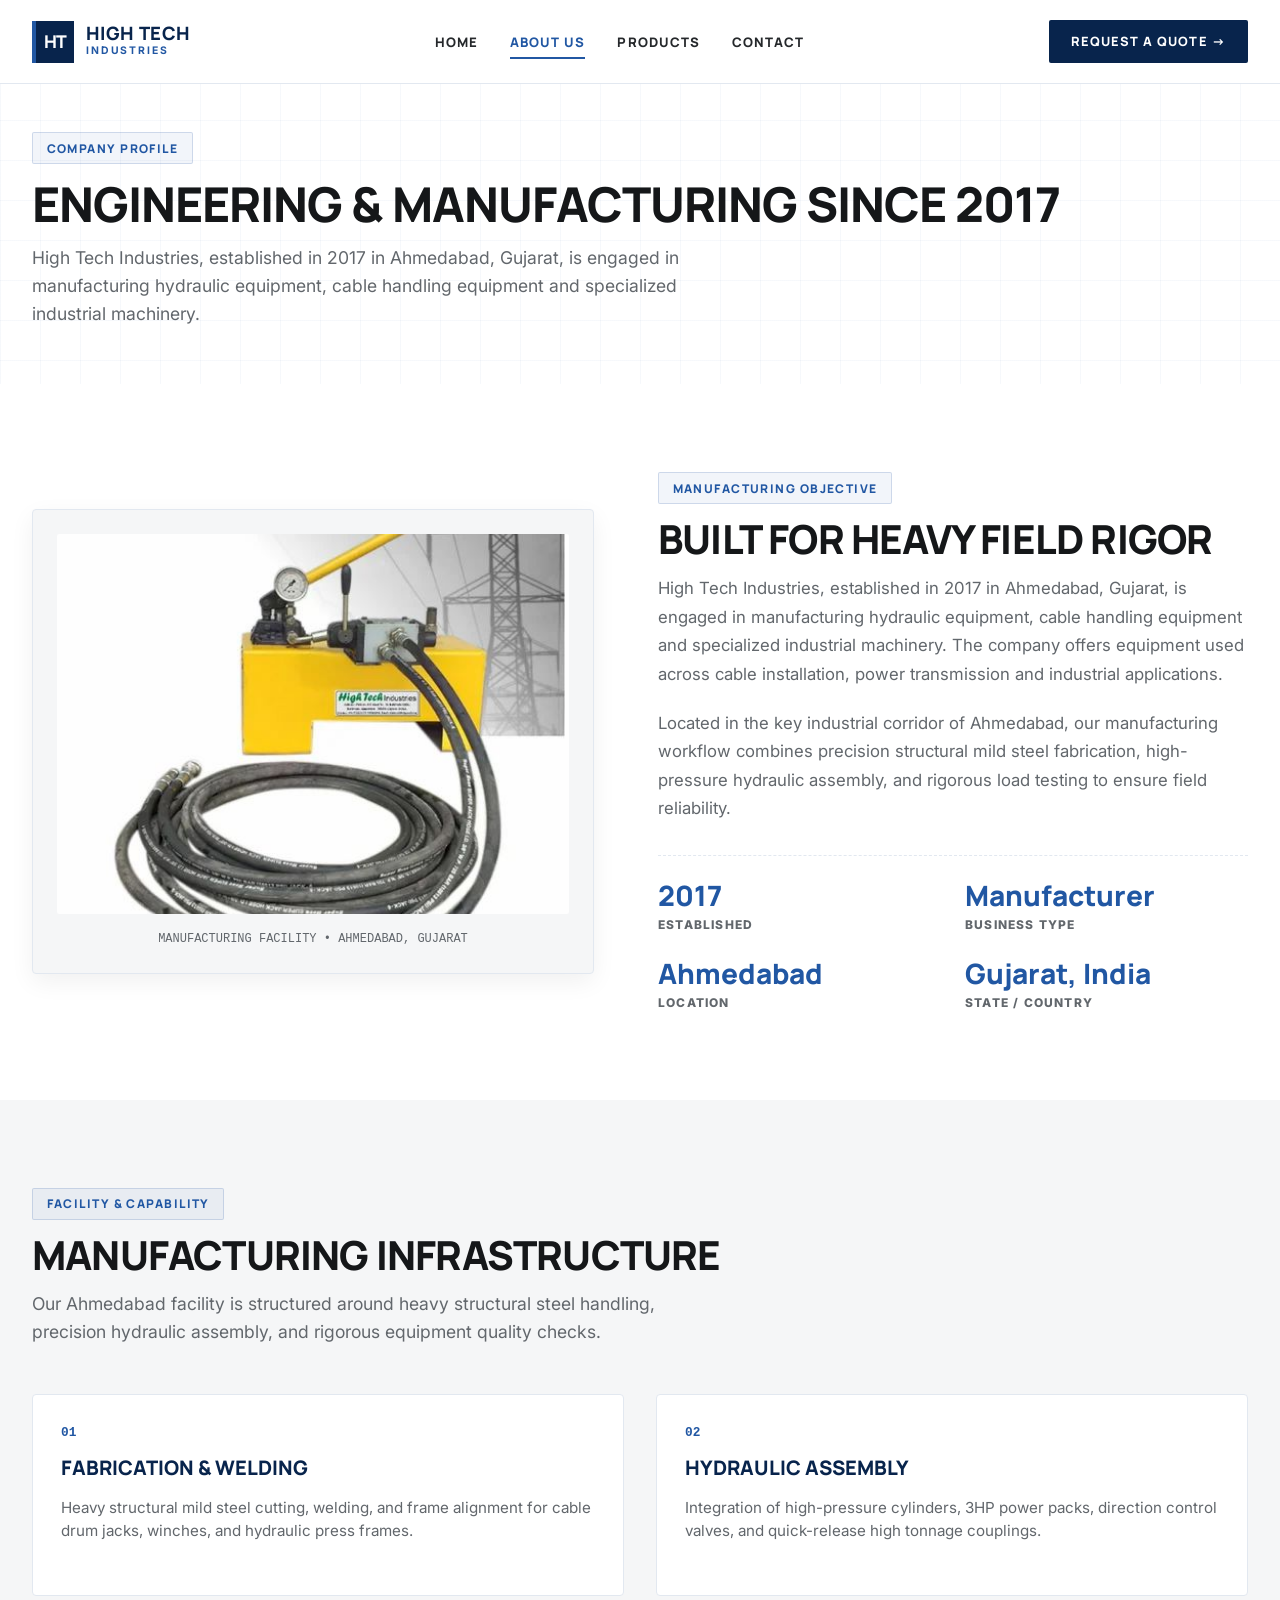
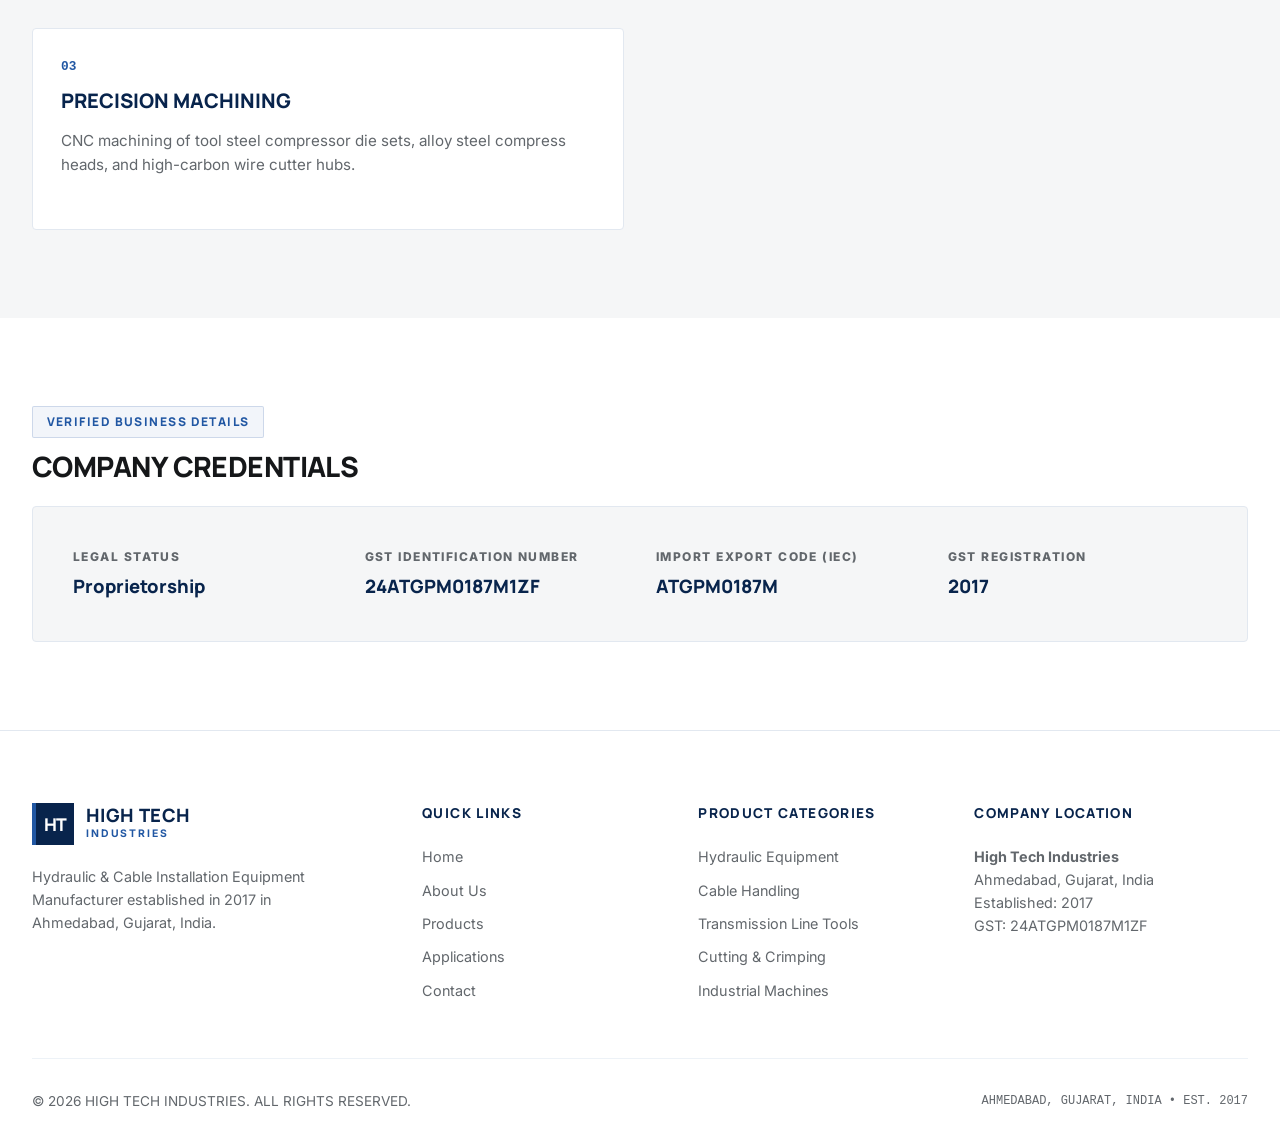
==== about.html @ d9c20f84 "Add files via upload" ====
<!DOCTYPE html>
<html lang="en">

<head>
  <meta charset="UTF-8">
  <meta name="viewport" content="width=device-width, initial-scale=1.0">

  <title>About Us & Infrastructure | High Tech Industries Ahmedabad</title>
  <meta name="title" content="About Us & Infrastructure | High Tech Industries Ahmedabad">
  <meta name="description"
    content="Learn about High Tech Industries, an Ahmedabad-based manufacturer of hydraulic compressor machines, cable drum jacks, power winches, and industrial equipment established in 2017.">
  <meta name="robots" content="index, follow">

  <link rel="icon" type="image/svg+xml"
    href="data:image/svg+xml,<svg xmlns='http://www.w3.org/2000/svg' viewBox='0 0 100 100'><rect width='100' height='100' fill='%2308244C'/><text y='70' x='20' font-size='65' fill='%232157A3' font-weight='bold'>H</text></svg>">
  <link rel="stylesheet" href="css/style.css">
</head>

<body>

  <!-- CORPORATE HEADER -->
  <header class="site-header" id="siteHeader">
    <div class="container header-inner">
      <a href="index.html" class="brand-logo-wrap" aria-label="High Tech Industries Home">
        <div class="brand-logo-mark">HT</div>
        <div class="brand-logo-text">
          <span class="brand-logo-title">HIGH TECH</span>
          <span class="brand-logo-sub">INDUSTRIES</span>
        </div>
      </a>

      <ul class="nav-links-list">
        <li><a href="index.html" class="nav-item-link">HOME</a></li>
        <li><a href="about.html" class="nav-item-link active">ABOUT US</a></li>
        <li><a href="products.html" class="nav-item-link">PRODUCTS</a></li>
        <li><a href="contact.html" class="nav-item-link">CONTACT</a></li>
      </ul>

      <div style="display: flex; align-items: center; gap: 1rem;">
        <a href="contact.html" class="nav-cta-btn">
          REQUEST A QUOTE &rarr;
        </a>
        <button class="mobile-nav-toggle" id="mobileNavToggle" aria-label="Toggle Navigation Menu">
          <span></span>
          <span></span>
          <span></span>
        </button>
      </div>
    </div>
  </header>

  <!-- MOBILE MENU OVERLAY -->
  <div class="mobile-full-menu" id="mobileFullMenu">
    <ul class="mobile-menu-links">
      <li><a href="index.html" class="mobile-menu-link">HOME</a></li>
      <li><a href="about.html" class="mobile-menu-link">ABOUT US</a></li>
      <li><a href="products.html" class="mobile-menu-link">PRODUCTS</a></li>
      <li><a href="contact.html" class="mobile-menu-link">CONTACT</a></li>
      <li style="margin-top: 0.5rem;">
        <a href="contact.html" class="btn-primary-hero" style="width: 100%;">REQUEST A QUOTE &rarr;</a>
      </li>
    </ul>
  </div>

  <!-- ABOUT HERO SECTION -->
  <section class="hero-light-stage"
    style="min-height: auto; padding-top: calc(var(--header-height) + 3rem); padding-bottom: 3.5rem;">
    <div class="tech-grid-light-bg"></div>
    <div class="container" style="position: relative; z-index: 2;">
      <span class="tech-tag">COMPANY PROFILE</span>
      <h1 class="section-title" style="font-size: 3rem;">ENGINEERING & MANUFACTURING SINCE 2017</h1>
      <p class="section-subtitle">
        High Tech Industries, established in 2017 in Ahmedabad, Gujarat, is engaged in manufacturing hydraulic
        equipment, cable handling equipment and specialized industrial machinery.
      </p>
    </div>
  </section>

  <!-- MAIN ABOUT CONTENT SECTION -->
  <section class="section-padding" id="aboutDetailsSection">
    <div class="container about-grid">
      <div class="about-visual-box reveal-clip-up">
        <img src="assets/images/company/factory-facility.jpg" alt="High Tech Industries Ahmedabad Plant" />
        <div
          style="margin-top: 1rem; font-family: var(--font-mono); font-size: 0.75rem; color: var(--color-text-secondary); text-align: center;">
          MANUFACTURING FACILITY &bull; AHMEDABAD, GUJARAT
        </div>
      </div>

      <div class="reveal-fade-up">
        <span class="tech-tag">MANUFACTURING OBJECTIVE</span>
        <h2 class="section-title">BUILT FOR HEAVY FIELD RIGOR</h2>
        <p style="color: var(--color-text-secondary); font-size: 1.05rem; line-height: 1.7; margin-bottom: 1.25rem;">
          High Tech Industries, established in 2017 in Ahmedabad, Gujarat, is engaged in manufacturing hydraulic
          equipment, cable handling equipment and specialized industrial machinery. The company offers equipment used
          across cable installation, power transmission and industrial applications.
        </p>
        <p style="color: var(--color-text-secondary); font-size: 1.05rem; line-height: 1.7;">
          Located in the key industrial corridor of Ahmedabad, our manufacturing workflow combines precision structural
          mild steel fabrication, high-pressure hydraulic assembly, and rigorous load testing to ensure field
          reliability.
        </p>

        <div class="about-info-specs">
          <div>
            <div class="about-spec-val">2017</div>
            <div class="about-spec-lbl">Established</div>
          </div>
          <div>
            <div class="about-spec-val">Manufacturer</div>
            <div class="about-spec-lbl">Business Type</div>
          </div>
          <div>
            <div class="about-spec-val">Ahmedabad</div>
            <div class="about-spec-lbl">Location</div>
          </div>
          <div>
            <div class="about-spec-val">Gujarat, India</div>
            <div class="about-spec-lbl">State / Country</div>
          </div>
        </div>
      </div>
    </div>
  </section>

  <!-- INFRASTRUCTURE & FACILITY SECTION -->
  <section class="section-padding" style="background-color: var(--color-light-grey);" id="infrastructureSection">
    <div class="container">
      <div class="editorial-header reveal-fade-up">
        <span class="tech-tag">FACILITY & CAPABILITY</span>
        <h2 class="section-title">MANUFACTURING INFRASTRUCTURE</h2>
        <p class="section-subtitle">
          Our Ahmedabad facility is structured around heavy structural steel handling, precision hydraulic assembly, and
          rigorous equipment quality checks.
        </p>
      </div>

      <div class="category-panels-grid">

        <div class="category-panel-card reveal-fade-up">
          <div class="cat-panel-body">
            <div class="cat-panel-num">01</div>
            <h3 class="cat-panel-title">FABRICATION & WELDING</h3>
            <p class="cat-panel-desc">
              Heavy structural mild steel cutting, welding, and frame alignment for cable drum jacks, winches, and
              hydraulic press frames.
            </p>
          </div>
        </div>

        <div class="category-panel-card reveal-fade-up">
          <div class="cat-panel-body">
            <div class="cat-panel-num">02</div>
            <h3 class="cat-panel-title">HYDRAULIC ASSEMBLY</h3>
            <p class="cat-panel-desc">
              Integration of high-pressure cylinders, 3HP power packs, direction control valves, and quick-release high
              tonnage couplings.
            </p>
          </div>
        </div>

        <div class="category-panel-card reveal-fade-up">
          <div class="cat-panel-body">
            <div class="cat-panel-num">03</div>
            <h3 class="cat-panel-title">PRECISION MACHINING</h3>
            <p class="cat-panel-desc">
              CNC machining of tool steel compressor die sets, alloy steel compress heads, and high-carbon wire cutter
              hubs.
            </p>
          </div>
        </div>

      </div>
    </div>
  </section>

  <!-- COMPANY CREDENTIALS -->
  <section class="section-padding" id="credentialsSection">
    <div class="container">
      <div style="margin-bottom: 1.5rem;">
        <span class="tech-tag">VERIFIED BUSINESS DETAILS</span>
        <h2 class="section-title" style="font-size: 1.75rem;">COMPANY CREDENTIALS</h2>
      </div>

      <div class="credentials-panel reveal-fade-up">
        <div>
          <div class="cred-item-title">Legal Status</div>
          <div class="cred-item-val">Proprietorship</div>
        </div>
        <div>
          <div class="cred-item-title">GST Identification Number</div>
          <div class="cred-item-val">24ATGPM0187M1ZF</div>
        </div>
        <div>
          <div class="cred-item-title">Import Export Code (IEC)</div>
          <div class="cred-item-val">ATGPM0187M</div>
        </div>
        <div>
          <div class="cred-item-title">GST Registration</div>
          <div class="cred-item-val">2017</div>
        </div>
      </div>
    </div>
  </section>

  <!-- CORPORATE FOOTER -->
  <footer class="site-footer">
    <div class="container">
      <div class="footer-top-grid">
        <div>
          <a href="index.html" class="brand-logo-wrap" style="margin-bottom: 1.25rem;">
            <div class="brand-logo-mark">HT</div>
            <div class="brand-logo-text">
              <span class="brand-logo-title">HIGH TECH</span>
              <span class="brand-logo-sub">INDUSTRIES</span>
            </div>
          </a>
          <p style="font-size: 0.9rem; line-height: 1.6; color: var(--color-text-secondary); max-width: 320px;">
            Hydraulic & Cable Installation Equipment Manufacturer established in 2017 in Ahmedabad, Gujarat, India.
          </p>
        </div>

        <div>
          <div class="footer-col-heading">QUICK LINKS</div>
          <ul class="footer-links-list">
            <li><a href="index.html">Home</a></li>
            <li><a href="about.html">About Us</a></li>
            <li><a href="products.html">Products</a></li>
            <li><a href="index.html#applicationsSection">Applications</a></li>
            <li><a href="contact.html">Contact</a></li>
          </ul>
        </div>

        <div>
          <div class="footer-col-heading">PRODUCT CATEGORIES</div>
          <ul class="footer-links-list">
            <li><a href="products.html">Hydraulic Equipment</a></li>
            <li><a href="products.html">Cable Handling</a></li>
            <li><a href="products.html">Transmission Line Tools</a></li>
            <li><a href="products.html">Cutting & Crimping</a></li>
            <li><a href="products.html">Industrial Machines</a></li>
          </ul>
        </div>

        <div>
          <div class="footer-col-heading">COMPANY LOCATION</div>
          <p style="font-size: 0.9rem; line-height: 1.6; color: var(--color-text-secondary);">
            <strong>High Tech Industries</strong><br>
            Ahmedabad, Gujarat, India<br>
            Established: 2017<br>
            GST: 24ATGPM0187M1ZF
          </p>
        </div>
      </div>

      <div class="footer-bottom-strip">
        <div>&copy; 2026 HIGH TECH INDUSTRIES. ALL RIGHTS RESERVED.</div>
        <div style="font-family: var(--font-mono); font-size: 0.75rem; color: var(--color-text-secondary);">
          AHMEDABAD, GUJARAT, INDIA &bull; EST. 2017
        </div>
      </div>
    </div>
  </footer>

  <script src="js/main.js"></script>
</body>

</html>
---- css/style.css ----
/* 
  High Tech Industries - Design System & Unified Corporate CSS
  Color Palette:
    Primary White: #FFFFFF
    Light Grey: #F5F6F7
    Dark: #151719
    Text Primary: #25282B
    Secondary Text: #62676C
    Brand / Engineering Blue: #2157A3
    Dark Blue: #08244C
    Border: #E2E8F0
*/

@import url('https://fonts.googleapis.com/css2?family=Inter:wght@300;400;500;600;700&family=Manrope:wght@400;500;600;700;800;900&display=swap');

:root {
  --color-white: #FFFFFF;
  --color-light-grey: #F5F6F7;
  --color-surface: #FAFAFB;
  --color-dark: #151719;
  --color-text-primary: #25282B;
  --color-text-secondary: #62676C;
  --color-brand-blue: #2157A3;
  --color-dark-blue: #08244C;
  --color-border: #E2E8F0;
  --color-border-subtle: #EDF2F7;

  --font-heading: 'Manrope', -apple-system, BlinkMacSystemFont, 'Segoe UI', Roboto, sans-serif;
  --font-body: 'Inter', -apple-system, BlinkMacSystemFont, 'Segoe UI', Roboto, sans-serif;
  --font-mono: 'SFMono-Regular', Consolas, 'Liberation Mono', Menlo, monospace;

  --max-width: 1360px;
  --header-height: 84px;
  --header-height-scrolled: 68px;

  --shadow-sm: 0 2px 8px rgba(21, 23, 25, 0.04);
  --shadow-md: 0 8px 24px rgba(21, 23, 25, 0.06);
  --shadow-lg: 0 20px 40px rgba(21, 23, 25, 0.08);
  --shadow-product: 0 20px 40px -10px rgba(8, 36, 76, 0.12);

  --transition-fast: 0.2s cubic-bezier(0.16, 1, 0.3, 1);
  --transition-smooth: 0.35s cubic-bezier(0.16, 1, 0.3, 1);
}

/* RESET & BASE */
*,
*::before,
*::after {
  box-sizing: border-box;
  margin: 0;
  padding: 0;
}

html {
  scroll-behavior: smooth;
  font-size: 16px;
  -webkit-text-size-adjust: 100%;
}

body {
  font-family: var(--font-body);
  background-color: var(--color-white);
  color: var(--color-text-primary);
  line-height: 1.6;
  overflow-x: hidden;
  -webkit-font-smoothing: antialiased;
  -moz-osx-font-smoothing: grayscale;
}

img {
  max-width: 100%;
  height: auto;
  display: block;
}

a {
  color: inherit;
  text-decoration: none;
}

button,
input,
textarea,
select {
  font-family: inherit;
  font-size: inherit;
}

.container {
  width: 100%;
  max-width: var(--max-width);
  margin: 0 auto;
  padding: 0 2rem;
}

/* TYPOGRAPHY & TAGS */
.tech-tag {
  display: inline-flex;
  align-items: center;
  gap: 0.5rem;
  font-family: var(--font-heading);
  font-size: 0.75rem;
  font-weight: 800;
  letter-spacing: 0.12em;
  text-transform: uppercase;
  color: var(--color-brand-blue);
  background: rgba(33, 87, 163, 0.06);
  border: 1px solid rgba(33, 87, 163, 0.18);
  padding: 0.35rem 0.85rem;
  border-radius: 2px;
}

.section-title {
  font-family: var(--font-heading);
  font-size: 2.5rem;
  font-weight: 800;
  line-height: 1.15;
  color: var(--color-dark);
  letter-spacing: -0.02em;
  margin-top: 0.75rem;
  margin-bottom: 0.75rem;
  text-transform: uppercase;
}

.section-subtitle {
  color: var(--color-text-secondary);
  font-size: 1.1rem;
  line-height: 1.6;
  max-width: 650px;
}

/* BUTTONS */
.btn-primary-hero {
  display: inline-flex;
  align-items: center;
  justify-content: center;
  gap: 0.65rem;
  background-color: var(--color-brand-blue);
  color: var(--color-white);
  padding: 0.95rem 2rem;
  font-family: var(--font-heading);
  font-size: 0.85rem;
  font-weight: 800;
  letter-spacing: 0.08em;
  text-transform: uppercase;
  border-radius: 2px;
  border: 1px solid var(--color-brand-blue);
  cursor: pointer;
  transition: all var(--transition-fast);
  box-shadow: 0 4px 14px rgba(33, 87, 163, 0.25);
}

.btn-primary-hero:hover {
  background-color: var(--color-dark-blue);
  border-color: var(--color-dark-blue);
  transform: translateY(-2px);
  box-shadow: 0 6px 20px rgba(8, 36, 76, 0.3);
}

.btn-outline-hero {
  display: inline-flex;
  align-items: center;
  justify-content: center;
  gap: 0.65rem;
  background-color: transparent;
  color: var(--color-dark);
  padding: 0.95rem 2rem;
  font-family: var(--font-heading);
  font-size: 0.85rem;
  font-weight: 800;
  letter-spacing: 0.08em;
  text-transform: uppercase;
  border-radius: 2px;
  border: 1px solid var(--color-dark);
  cursor: pointer;
  transition: all var(--transition-fast);
}

.btn-outline-hero:hover {
  background-color: var(--color-dark);
  color: var(--color-white);
  transform: translateY(-2px);
}

.nav-cta-btn {
  display: inline-flex;
  align-items: center;
  gap: 0.5rem;
  background-color: var(--color-dark-blue);
  color: var(--color-white);
  padding: 0.7rem 1.4rem;
  font-family: var(--font-heading);
  font-size: 0.8rem;
  font-weight: 800;
  letter-spacing: 0.08em;
  text-transform: uppercase;
  border-radius: 2px;
  transition: all var(--transition-fast);
}

.nav-cta-btn:hover {
  background-color: var(--color-brand-blue);
  transform: translateY(-1px);
}

/* STICKY HEADER */
.site-header {
  position: fixed;
  top: 0;
  left: 0;
  width: 100%;
  height: var(--header-height);
  background-color: var(--color-white);
  border-bottom: 1px solid var(--color-border);
  z-index: 1000;
  transition: height var(--transition-smooth), box-shadow var(--transition-smooth);
}

.site-header.scrolled {
  height: var(--header-height-scrolled);
  box-shadow: var(--shadow-md);
  border-bottom-color: var(--color-border-subtle);
}

.header-inner {
  display: flex;
  align-items: center;
  justify-content: space-between;
  height: 100%;
}

.brand-logo-wrap {
  display: flex;
  align-items: center;
  gap: 0.75rem;
  text-decoration: none;
}

.brand-logo-mark {
  width: 42px;
  height: 42px;
  background-color: var(--color-dark-blue);
  border-left: 4px solid var(--color-brand-blue);
  color: var(--color-white);
  display: flex;
  align-items: center;
  justify-content: center;
  font-family: var(--font-heading);
  font-weight: 800;
  font-size: 1.1rem;
  letter-spacing: -0.04em;
}

.brand-logo-text {
  display: flex;
  flex-direction: column;
}

.brand-logo-title {
  font-family: var(--font-heading);
  font-weight: 800;
  font-size: 1.15rem;
  line-height: 1.05;
  color: var(--color-dark-blue);
  letter-spacing: 0.02em;
  text-transform: uppercase;
}

.brand-logo-sub {
  font-size: 0.65rem;
  font-weight: 700;
  letter-spacing: 0.18em;
  color: var(--color-brand-blue);
  text-transform: uppercase;
}

.nav-links-list {
  display: flex;
  align-items: center;
  gap: 2rem;
  list-style: none;
}

.nav-item-link {
  font-family: var(--font-heading);
  font-size: 0.82rem;
  font-weight: 800;
  letter-spacing: 0.08em;
  text-transform: uppercase;
  color: var(--color-text-primary);
  padding: 0.5rem 0;
  position: relative;
  transition: color var(--transition-fast);
}

.nav-item-link::after {
  content: '';
  position: absolute;
  bottom: 0;
  left: 0;
  width: 0;
  height: 2px;
  background-color: var(--color-brand-blue);
  transition: width var(--transition-fast);
}

.nav-item-link:hover,
.nav-item-link.active {
  color: var(--color-brand-blue);
}

.nav-item-link:hover::after,
.nav-item-link.active::after {
  width: 100%;
}

.mobile-nav-toggle {
  display: none;
  background: transparent;
  border: none;
  cursor: pointer;
  padding: 0.5rem;
  z-index: 1002;
}

.mobile-nav-toggle span {
  display: block;
  width: 24px;
  height: 2px;
  background-color: var(--color-dark);
  margin: 5px 0;
  transition: all 0.3s ease;
}

/* MOBILE OVERLAY MENU */
.mobile-full-menu {
  position: fixed;
  top: 0;
  left: 0;
  width: 100%;
  height: 100vh;
  background-color: var(--color-white);
  z-index: 1001;
  display: flex;
  align-items: center;
  justify-content: center;
  opacity: 0;
  visibility: hidden;
  transition: all 0.3s ease;
}

.mobile-full-menu.active {
  opacity: 1;
  visibility: visible;
}

.mobile-menu-links {
  list-style: none;
  text-align: center;
  display: flex;
  flex-direction: column;
  gap: 1.5rem;
}

.mobile-menu-link {
  font-family: var(--font-heading);
  font-size: 1.5rem;
  font-weight: 800;
  color: var(--color-dark-blue);
  text-transform: uppercase;
}

/* HERO SECTION */
.hero-light-stage {
  padding-top: calc(var(--header-height) + 3rem);
  padding-bottom: 5rem;
  position: relative;
  background-color: var(--color-white);
  min-height: 85vh;
  display: flex;
  align-items: center;
}

.tech-grid-light-bg {
  position: absolute;
  inset: 0;
  background-image:
    linear-gradient(to right, rgba(33, 87, 163, 0.04) 1px, transparent 1px),
    linear-gradient(to bottom, rgba(33, 87, 163, 0.04) 1px, transparent 1px);
  background-size: 40px 40px;
  pointer-events: none;
}

.hero-grid-layout {
  display: grid;
  grid-template-columns: 1.05fr 1fr;
  gap: 4rem;
  align-items: center;
  position: relative;
  z-index: 2;
}

.hero-super-title {
  font-family: var(--font-heading);
  font-size: 3.25rem;
  font-weight: 900;
  line-height: 1.08;
  color: var(--color-dark-blue);
  letter-spacing: -0.02em;
  text-transform: uppercase;
  margin-top: 1rem;
  margin-bottom: 1.25rem;
}

.hero-sub-text {
  font-size: 1.15rem;
  line-height: 1.65;
  color: var(--color-text-secondary);
  margin-bottom: 2.25rem;
  max-width: 580px;
}

.hero-btn-group {
  display: flex;
  align-items: center;
  gap: 1.25rem;
  flex-wrap: wrap;
}

/* HERO PRODUCT STAGE RIGHT */
.hero-product-stage {
  position: relative;
  background: var(--color-light-grey);
  border: 1px solid var(--color-border);
  border-radius: 4px;
  padding: 2.5rem;
  display: flex;
  align-items: center;
  justify-content: center;
  box-shadow: var(--shadow-product);
}

.hero-product-frame {
  position: relative;
  width: 100%;
  display: flex;
  align-items: center;
  justify-content: center;
}

.hero-product-frame img {
  max-height: 440px;
  object-fit: contain;
  filter: drop-shadow(0 15px 25px rgba(8, 36, 76, 0.15));
}

.hero-tech-annotation {
  position: absolute;
  font-family: var(--font-mono);
  font-size: 0.7rem;
  font-weight: 700;
  color: var(--color-brand-blue);
  background: var(--color-white);
  border: 1px solid var(--color-border);
  padding: 0.35rem 0.75rem;
  border-radius: 2px;
  box-shadow: var(--shadow-sm);
}

.hero-tech-annotation.top-right {
  top: -10px;
  right: -10px;
}

.hero-tech-annotation.bottom-left {
  bottom: -10px;
  left: -10px;
}

/* TRUST INFORMATION STRIP */
.trust-info-strip {
  background-color: var(--color-dark);
  color: var(--color-white);
  padding: 2.5rem 0;
  border-top: 3px solid var(--color-brand-blue);
}

.trust-info-grid {
  display: grid;
  grid-template-columns: repeat(4, 1fr);
  gap: 2rem;
  text-align: center;
}

.trust-stat-num {
  font-family: var(--font-heading);
  font-size: 2.5rem;
  font-weight: 900;
  color: var(--color-white);
  line-height: 1;
  margin-bottom: 0.4rem;
  letter-spacing: -0.02em;
}

.trust-stat-label {
  font-family: var(--font-heading);
  font-size: 0.75rem;
  font-weight: 800;
  letter-spacing: 0.12em;
  color: #94A3B8;
  text-transform: uppercase;
}

/* SECTIONS COMMON */
.section-padding {
  padding: 5.5rem 0;
}

.editorial-header {
  margin-bottom: 3rem;
}

/* ABOUT SECTION */
.about-grid {
  display: grid;
  grid-template-columns: 1fr 1.05fr;
  gap: 4rem;
  align-items: center;
}

.about-visual-box {
  background: var(--color-light-grey);
  border: 1px solid var(--color-border);
  padding: 1.5rem;
  border-radius: 4px;
  box-shadow: var(--shadow-md);
}

.about-visual-box img {
  width: 100%;
  height: 380px;
  object-fit: cover;
  border-radius: 2px;
}

.about-info-specs {
  display: grid;
  grid-template-columns: 1fr 1fr;
  gap: 1.5rem;
  margin-top: 2rem;
  padding-top: 1.5rem;
  border-top: 1px dashed var(--color-border);
}

.about-spec-val {
  font-family: var(--font-heading);
  font-size: 1.75rem;
  font-weight: 900;
  color: var(--color-brand-blue);
  line-height: 1.1;
}

.about-spec-lbl {
  font-size: 0.75rem;
  font-weight: 800;
  color: var(--color-text-secondary);
  letter-spacing: 0.1em;
  text-transform: uppercase;
  margin-top: 0.25rem;
}

/* PRODUCT CATEGORIES PANELS */
.category-panels-grid {
  display: grid;
  grid-template-columns: repeat(3, 1fr);
  gap: 2rem;
}

.category-panel-card {
  background: var(--color-white);
  border: 1px solid var(--color-border);
  border-radius: 4px;
  overflow: hidden;
  display: flex;
  flex-direction: column;
  transition: all var(--transition-smooth);
}

.category-panel-card:hover {
  transform: translateY(-4px);
  box-shadow: var(--shadow-lg);
  border-color: var(--color-brand-blue);
}

.cat-panel-img-box {
  height: 230px;
  background: var(--color-light-grey);
  padding: 1.5rem;
  display: flex;
  align-items: center;
  justify-content: center;
  border-bottom: 1px solid var(--color-border-subtle);
}

.cat-panel-img-box img {
  max-height: 100%;
  object-fit: contain;
  transition: transform var(--transition-smooth);
}

.category-panel-card:hover .cat-panel-img-box img {
  transform: scale(1.05);
}

.cat-panel-body {
  padding: 1.75rem;
  display: flex;
  flex-direction: column;
  flex: 1;
}

.cat-panel-num {
  font-family: var(--font-mono);
  font-size: 0.8rem;
  font-weight: 700;
  color: var(--color-brand-blue);
  margin-bottom: 0.5rem;
}

.cat-panel-title {
  font-family: var(--font-heading);
  font-size: 1.25rem;
  font-weight: 800;
  color: var(--color-dark-blue);
  text-transform: uppercase;
  margin-bottom: 0.75rem;
}

.cat-panel-desc {
  font-size: 0.95rem;
  color: var(--color-text-secondary);
  line-height: 1.55;
  margin-bottom: 1.5rem;
  flex: 1;
}

.cat-panel-link {
  font-family: var(--font-heading);
  font-size: 0.82rem;
  font-weight: 800;
  letter-spacing: 0.08em;
  color: var(--color-brand-blue);
  text-transform: uppercase;
  display: inline-flex;
  align-items: center;
  gap: 0.4rem;
}

.cat-panel-link:hover {
  color: var(--color-dark-blue);
}

/* ENGINEERING CAPABILITIES */
.capabilities-grid {
  display: grid;
  grid-template-columns: repeat(4, 1fr);
  gap: 1.75rem;
}

.cap-card {
  background: var(--color-white);
  border: 1px solid var(--color-border);
  padding: 2rem;
  border-radius: 4px;
  border-top: 4px solid var(--color-brand-blue);
  transition: transform var(--transition-fast);
}

.cap-card:hover {
  transform: translateY(-3px);
  box-shadow: var(--shadow-md);
}

.cap-card-title {
  font-family: var(--font-heading);
  font-size: 1.15rem;
  font-weight: 800;
  color: var(--color-dark-blue);
  text-transform: uppercase;
  margin-bottom: 0.75rem;
}

.cap-card-desc {
  font-size: 0.92rem;
  color: var(--color-text-secondary);
  line-height: 1.55;
}

/* APPLICATIONS WE SERVE */
.applications-grid {
  display: grid;
  grid-template-columns: repeat(3, 1fr);
  gap: 2rem;
}

.app-card {
  background: var(--color-white);
  border: 1px solid var(--color-border);
  border-radius: 4px;
  padding: 2rem;
  box-shadow: var(--shadow-sm);
  transition: all var(--transition-fast);
}

.app-card:hover {
  border-color: var(--color-brand-blue);
  box-shadow: var(--shadow-md);
}

.app-card-title {
  font-family: var(--font-heading);
  font-size: 1.2rem;
  font-weight: 800;
  color: var(--color-dark-blue);
  text-transform: uppercase;
  margin-bottom: 0.65rem;
}

.app-card-desc {
  font-size: 0.95rem;
  color: var(--color-text-secondary);
  line-height: 1.55;
}

/* MANUFACTURING WORKFLOW PROCESS */
.workflow-steps-grid {
  display: grid;
  grid-template-columns: repeat(5, 1fr);
  gap: 1.25rem;
}

.workflow-step-card {
  background: var(--color-white);
  border: 1px solid var(--color-border);
  padding: 1.75rem 1.25rem;
  border-radius: 4px;
  position: relative;
}

.workflow-step-num {
  font-family: var(--font-mono);
  font-size: 1.75rem;
  font-weight: 900;
  color: rgba(33, 87, 163, 0.25);
  margin-bottom: 0.5rem;
}

.workflow-step-title {
  font-family: var(--font-heading);
  font-size: 1rem;
  font-weight: 800;
  color: var(--color-dark-blue);
  text-transform: uppercase;
  margin-bottom: 0.4rem;
}

.workflow-step-desc {
  font-size: 0.85rem;
  color: var(--color-text-secondary);
  line-height: 1.45;
}

/* COMPANY CREDENTIALS PANEL */
.credentials-panel {
  background: var(--color-light-grey);
  border: 1px solid var(--color-border);
  padding: 2.5rem;
  border-radius: 4px;
  display: grid;
  grid-template-columns: repeat(4, 1fr);
  gap: 2rem;
}

.cred-item-title {
  font-size: 0.75rem;
  font-weight: 800;
  letter-spacing: 0.12em;
  color: var(--color-text-secondary);
  text-transform: uppercase;
  margin-bottom: 0.35rem;
}

.cred-item-val {
  font-family: var(--font-heading);
  font-size: 1.15rem;
  font-weight: 800;
  color: var(--color-dark-blue);
}

/* ENQUIRY SECTION & FORM */
.enquiry-card-grid {
  display: grid;
  grid-template-columns: 1fr 1.1fr;
  gap: 4rem;
  align-items: start;
}

.inquiry-card {
  background: var(--color-white);
  border: 1px solid var(--color-border);
  padding: 2.5rem;
  border-radius: 4px;
  box-shadow: var(--shadow-lg);
}

.form-group-label {
  display: block;
  font-family: var(--font-heading);
  font-size: 0.75rem;
  font-weight: 800;
  letter-spacing: 0.08em;
  color: var(--color-dark);
  margin-bottom: 0.4rem;
  text-transform: uppercase;
}

.form-control-input {
  width: 100%;
  padding: 0.8rem 1rem;
  font-size: 0.95rem;
  background: var(--color-light-grey);
  border: 1px solid var(--color-border);
  border-radius: 2px;
  color: var(--color-dark);
  transition: all var(--transition-fast);
}

.form-control-input:focus {
  outline: none;
  background: var(--color-white);
  border-color: var(--color-brand-blue);
  box-shadow: 0 0 0 3px rgba(33, 87, 163, 0.12);
}

/* PRODUCTS CATALOGUE PAGE (`products.html`) */
.catalogue-page-layout {
  display: grid;
  grid-template-columns: 280px 1fr;
  gap: 2.5rem;
  align-items: start;
}

.sidebar-categories-card {
  background: var(--color-white);
  border: 1px solid var(--color-border);
  border-radius: 4px;
  padding: 1.5rem;
}

.sidebar-cat-title {
  font-family: var(--font-heading);
  font-size: 0.85rem;
  font-weight: 800;
  letter-spacing: 0.1em;
  color: var(--color-text-secondary);
  text-transform: uppercase;
  margin-bottom: 1rem;
  padding-bottom: 0.5rem;
  border-bottom: 1px solid var(--color-border);
}

.sidebar-cat-list {
  list-style: none;
  display: flex;
  flex-direction: column;
  gap: 0.4rem;
}

.cat-pill-btn {
  width: 100%;
  text-align: left;
  background: transparent;
  border: none;
  padding: 0.75rem 1rem;
  font-family: var(--font-heading);
  font-size: 0.85rem;
  font-weight: 700;
  color: var(--color-text-primary);
  border-radius: 2px;
  cursor: pointer;
  transition: all var(--transition-fast);
}

.cat-pill-btn:hover,
.cat-pill-btn.active {
  background: rgba(33, 87, 163, 0.08);
  color: var(--color-brand-blue);
  font-weight: 800;
}

.products-grid {
  display: grid;
  grid-template-columns: repeat(3, 1fr);
  gap: 1.75rem;
}

.product-card {
  background: var(--color-white);
  border: 1px solid var(--color-border);
  border-radius: 4px;
  overflow: hidden;
  display: flex;
  flex-direction: column;
  transition: all var(--transition-smooth);
}

.product-card:hover {
  transform: translateY(-4px);
  box-shadow: var(--shadow-lg);
  border-color: var(--color-brand-blue);
}

.product-card-head {
  display: flex;
  align-items: center;
  justify-content: space-between;
  padding: 1rem 1.25rem 0.5rem 1.25rem;
}

.product-index {
  font-family: var(--font-mono);
  font-size: 0.75rem;
  font-weight: 700;
  color: var(--color-brand-blue);
}

.product-cat-tag {
  font-size: 0.65rem;
  font-weight: 800;
  letter-spacing: 0.08em;
  text-transform: uppercase;
  color: var(--color-text-secondary);
}

.product-image-box {
  height: 220px;
  background: var(--color-light-grey);
  padding: 1.25rem;
  display: flex;
  align-items: center;
  justify-content: center;
  position: relative;
}

.product-image-box img {
  max-height: 100%;
  object-fit: contain;
  transition: transform var(--transition-smooth);
  filter: drop-shadow(0 6px 12px rgba(8, 36, 76, 0.08));
}

.product-card:hover .product-image-box img {
  transform: scale(1.05);
}

.product-card-body {
  padding: 1.5rem;
  display: flex;
  flex-direction: column;
  flex: 1;
}

.product-card-title {
  font-family: var(--font-heading);
  font-size: 1.1rem;
  font-weight: 800;
  line-height: 1.3;
  color: var(--color-dark-blue);
  margin-bottom: 0.75rem;
}

.product-spec-pills {
  display: flex;
  flex-wrap: wrap;
  gap: 0.4rem;
  margin-bottom: 1.25rem;
}

.spec-pill {
  font-size: 0.7rem;
  font-weight: 600;
  background: var(--color-light-grey);
  color: var(--color-text-secondary);
  padding: 0.2rem 0.5rem;
  border-radius: 2px;
  border: 1px solid var(--color-border-subtle);
}

.product-card-footer {
  margin-top: auto;
  padding-top: 1rem;
  border-top: 1px solid var(--color-border-subtle);
  display: flex;
  align-items: center;
  justify-content: space-between;
}

.btn-view-details {
  background: transparent;
  border: none;
  font-family: var(--font-heading);
  font-size: 0.8rem;
  font-weight: 800;
  letter-spacing: 0.06em;
  text-transform: uppercase;
  color: var(--color-brand-blue);
  cursor: pointer;
  display: inline-flex;
  align-items: center;
  gap: 0.4rem;
}

.btn-view-details:hover {
  color: var(--color-dark-blue);
}

/* PRODUCT DETAIL MODAL DIALOG */
.modal-overlay {
  position: fixed;
  inset: 0;
  background: rgba(15, 23, 42, 0.65);
  backdrop-filter: blur(4px);
  z-index: 2000;
  display: flex;
  align-items: center;
  justify-content: center;
  padding: 1.5rem;
  opacity: 0;
  visibility: hidden;
  transition: all var(--transition-fast);
}

.modal-overlay.active {
  opacity: 1;
  visibility: visible;
}

.modal-container {
  background: var(--color-white);
  border: 1px solid var(--color-border);
  border-radius: 4px;
  max-width: 900px;
  width: 100%;
  max-height: 90vh;
  overflow-y: auto;
  box-shadow: 0 25px 50px rgba(0, 0, 0, 0.25);
  position: relative;
}

.modal-header {
  padding: 1.25rem 2rem;
  border-bottom: 1px solid var(--color-border);
  display: flex;
  align-items: center;
  justify-content: space-between;
}

.modal-title {
  font-family: var(--font-heading);
  font-size: 1.1rem;
  font-weight: 800;
  color: var(--color-dark-blue);
  text-transform: uppercase;
}

.modal-close-btn {
  background: transparent;
  border: none;
  font-size: 1.75rem;
  line-height: 1;
  color: var(--color-text-secondary);
  cursor: pointer;
}

.modal-body {
  padding: 2.5rem;
  display: grid;
  grid-template-columns: 1fr 1.1fr;
  gap: 2.5rem;
}

.modal-img-stage {
  background: var(--color-light-grey);
  border: 1px solid var(--color-border);
  padding: 2rem;
  display: flex;
  align-items: center;
  justify-content: center;
  border-radius: 4px;
}

.modal-img-stage img {
  max-height: 320px;
  object-fit: contain;
}

/* REVEAL ANIMATION CLASSES */
.reveal-fade-up,
.reveal-clip-up,
.reveal-fade-left,
.reveal-fade-right {
  opacity: 0;
  transform: translateY(20px);
  transition: opacity 0.6s ease-out, transform 0.6s ease-out;
}

.reveal-fade-up.is-visible,
.reveal-clip-up.is-visible,
.reveal-fade-left.is-visible,
.reveal-fade-right.is-visible {
  opacity: 1;
  transform: translateY(0);
}

/* FOOTER */
.site-footer {
  background: var(--color-white);
  border-top: 1px solid var(--color-border);
  padding: 4.5rem 0 2rem 0;
  color: var(--color-text-secondary);
}

.footer-top-grid {
  display: grid;
  grid-template-columns: 1.5fr 1fr 1fr 1.2fr;
  gap: 3rem;
  margin-bottom: 3.5rem;
}

.footer-col-heading {
  font-family: var(--font-heading);
  font-size: 0.85rem;
  font-weight: 800;
  letter-spacing: 0.1em;
  color: var(--color-dark-blue);
  text-transform: uppercase;
  margin-bottom: 1.25rem;
}

.footer-links-list {
  list-style: none;
  display: flex;
  flex-direction: column;
  gap: 0.65rem;
  font-size: 0.9rem;
}

.footer-links-list a {
  transition: color var(--transition-fast);
}

.footer-links-list a:hover {
  color: var(--color-brand-blue);
}

.footer-bottom-strip {
  padding-top: 2rem;
  border-top: 1px solid var(--color-border-subtle);
  display: flex;
  align-items: center;
  justify-content: space-between;
  font-size: 0.85rem;
}

/* RESPONSIVE MEDIA QUERIES */
@media (max-width: 1280px) {
  .products-grid {
    grid-template-columns: repeat(2, 1fr);
  }

  .category-panels-grid,
  .applications-grid {
    grid-template-columns: repeat(2, 1fr);
  }
}

@media (max-width: 1024px) {
  .hero-grid-layout,
  .about-grid,
  .enquiry-card-grid,
  .modal-body {
    grid-template-columns: 1fr;
    gap: 2.5rem;
  }

  .catalogue-page-layout {
    grid-template-columns: 1fr;
  }

  .capabilities-grid {
    grid-template-columns: repeat(2, 1fr);
  }

  .workflow-steps-grid {
    grid-template-columns: repeat(3, 1fr);
  }

  .credentials-panel {
    grid-template-columns: repeat(2, 1fr);
  }

  .footer-top-grid {
    grid-template-columns: 1fr 1fr;
  }

  /* Override inline 2-column container grids on tablet */
  div[style*="grid-template-columns: 1fr 1.05fr"] {
    grid-template-columns: 1fr !important;
    gap: 2rem !important;
  }
}

@media (max-width: 960px) {
  .nav-links-list,
  .nav-cta-btn {
    display: none !important;
  }

  .mobile-nav-toggle {
    display: block !important;
  }

  .mobile-nav-toggle.active span:nth-child(1) {
    transform: rotate(45deg) translate(5px, 5px);
  }

  .mobile-nav-toggle.active span:nth-child(2) {
    opacity: 0;
  }

  .mobile-nav-toggle.active span:nth-child(3) {
    transform: rotate(-45deg) translate(-5px, 5px);
  }

  body.menu-open {
    overflow: hidden !important;
    touch-action: none;
  }

  .mobile-full-menu {
    position: fixed;
    top: 0;
    left: 0;
    width: 100%;
    height: 100vh;
    background-color: var(--color-white);
    z-index: 1001;
    display: flex;
    flex-direction: column;
    align-items: center;
    justify-content: center;
    opacity: 0;
    visibility: hidden;
    transition: all 0.3s ease;
    overflow-y: auto;
    padding: 2rem;
  }

  .mobile-full-menu.active {
    opacity: 1;
    visibility: visible;
  }
}

@media (max-width: 768px) {
  .container {
    padding: 0 1.25rem;
  }

  .trust-info-grid {
    grid-template-columns: repeat(2, 1fr);
    gap: 1.5rem;
  }

  .category-panels-grid,
  .applications-grid,
  .products-grid,
  .capabilities-grid,
  .workflow-steps-grid {
    grid-template-columns: 1fr;
    gap: 1.5rem;
  }

  .hero-super-title {
    font-size: 2.1rem;
    line-height: 1.15;
  }

  .section-title {
    font-size: 1.75rem;
    line-height: 1.2;
  }

  .section-subtitle {
    font-size: 1rem;
  }

  .hero-light-stage {
    min-height: auto;
    padding-top: calc(var(--header-height) + 2rem);
    padding-bottom: 3rem;
  }

  .section-padding {
    padding: 3.5rem 0;
  }

  .about-visual-box img {
    height: 260px;
  }

  .sidebar-cat-list {
    flex-direction: row;
    flex-wrap: wrap;
    gap: 0.5rem;
  }

  .cat-pill-btn {
    width: auto;
    padding: 0.5rem 0.85rem;
    font-size: 0.8rem;
  }

  .footer-top-grid {
    grid-template-columns: 1fr;
    gap: 2rem;
  }

  .footer-bottom-strip {
    flex-direction: column;
    gap: 1rem;
    text-align: center;
  }

  /* Override inline 2-column form & spec grids on mobile */
  div[style*="grid-template-columns: 1fr 1fr"] {
    grid-template-columns: 1fr !important;
    gap: 1rem !important;
  }
}

@media (max-width: 600px) {
  .hero-btn-group {
    flex-direction: column;
    width: 100%;
    gap: 0.75rem;
  }

  .btn-primary-hero,
  .btn-outline-hero {
    width: 100%;
    text-align: center;
    justify-content: center;
  }

  .hero-product-stage {
    padding: 1.25rem 1rem;
    overflow: hidden;
  }

  .hero-product-frame img {
    max-height: 260px;
    width: 100%;
    object-fit: contain;
  }

  .hero-tech-annotation.top-right {
    top: 6px;
    right: 6px;
    font-size: 0.62rem;
    padding: 0.25rem 0.5rem;
  }

  .hero-tech-annotation.bottom-left {
    bottom: 6px;
    left: 6px;
    font-size: 0.62rem;
    padding: 0.25rem 0.5rem;
  }

  .inquiry-card,
  .credentials-panel {
    padding: 1.5rem 1.25rem;
  }

  .modal-overlay {
    padding: 0.75rem;
  }

  .modal-container {
    max-height: 92vh;
    width: 100%;
  }

  .modal-header {
    padding: 1rem 1.25rem;
  }

  .modal-body {
    padding: 1.25rem;
    gap: 1.5rem;
  }

  .modal-img-stage img {
    max-height: 220px;
  }

  /* Prevent text overflow */
  h1, h2, h3, h4, p, span, a, label {
    word-break: break-word;
    overflow-wrap: break-word;
  }
}

@media (max-width: 430px) {
  .container {
    padding: 0 1rem;
  }

  .trust-info-grid {
    grid-template-columns: 1fr;
    gap: 1.25rem;
  }

  .credentials-panel {
    grid-template-columns: 1fr;
    gap: 1.25rem;
  }

  .about-info-specs {
    grid-template-columns: 1fr;
    gap: 1rem;
  }

  .hero-super-title {
    font-size: 1.75rem;
  }

  .section-title {
    font-size: 1.45rem;
  }

  .brand-logo-title {
    font-size: 1rem;
  }

  .brand-logo-sub {
    font-size: 0.58rem;
  }

  .brand-logo-mark {
    width: 36px;
    height: 36px;
    font-size: 0.95rem;
  }
}
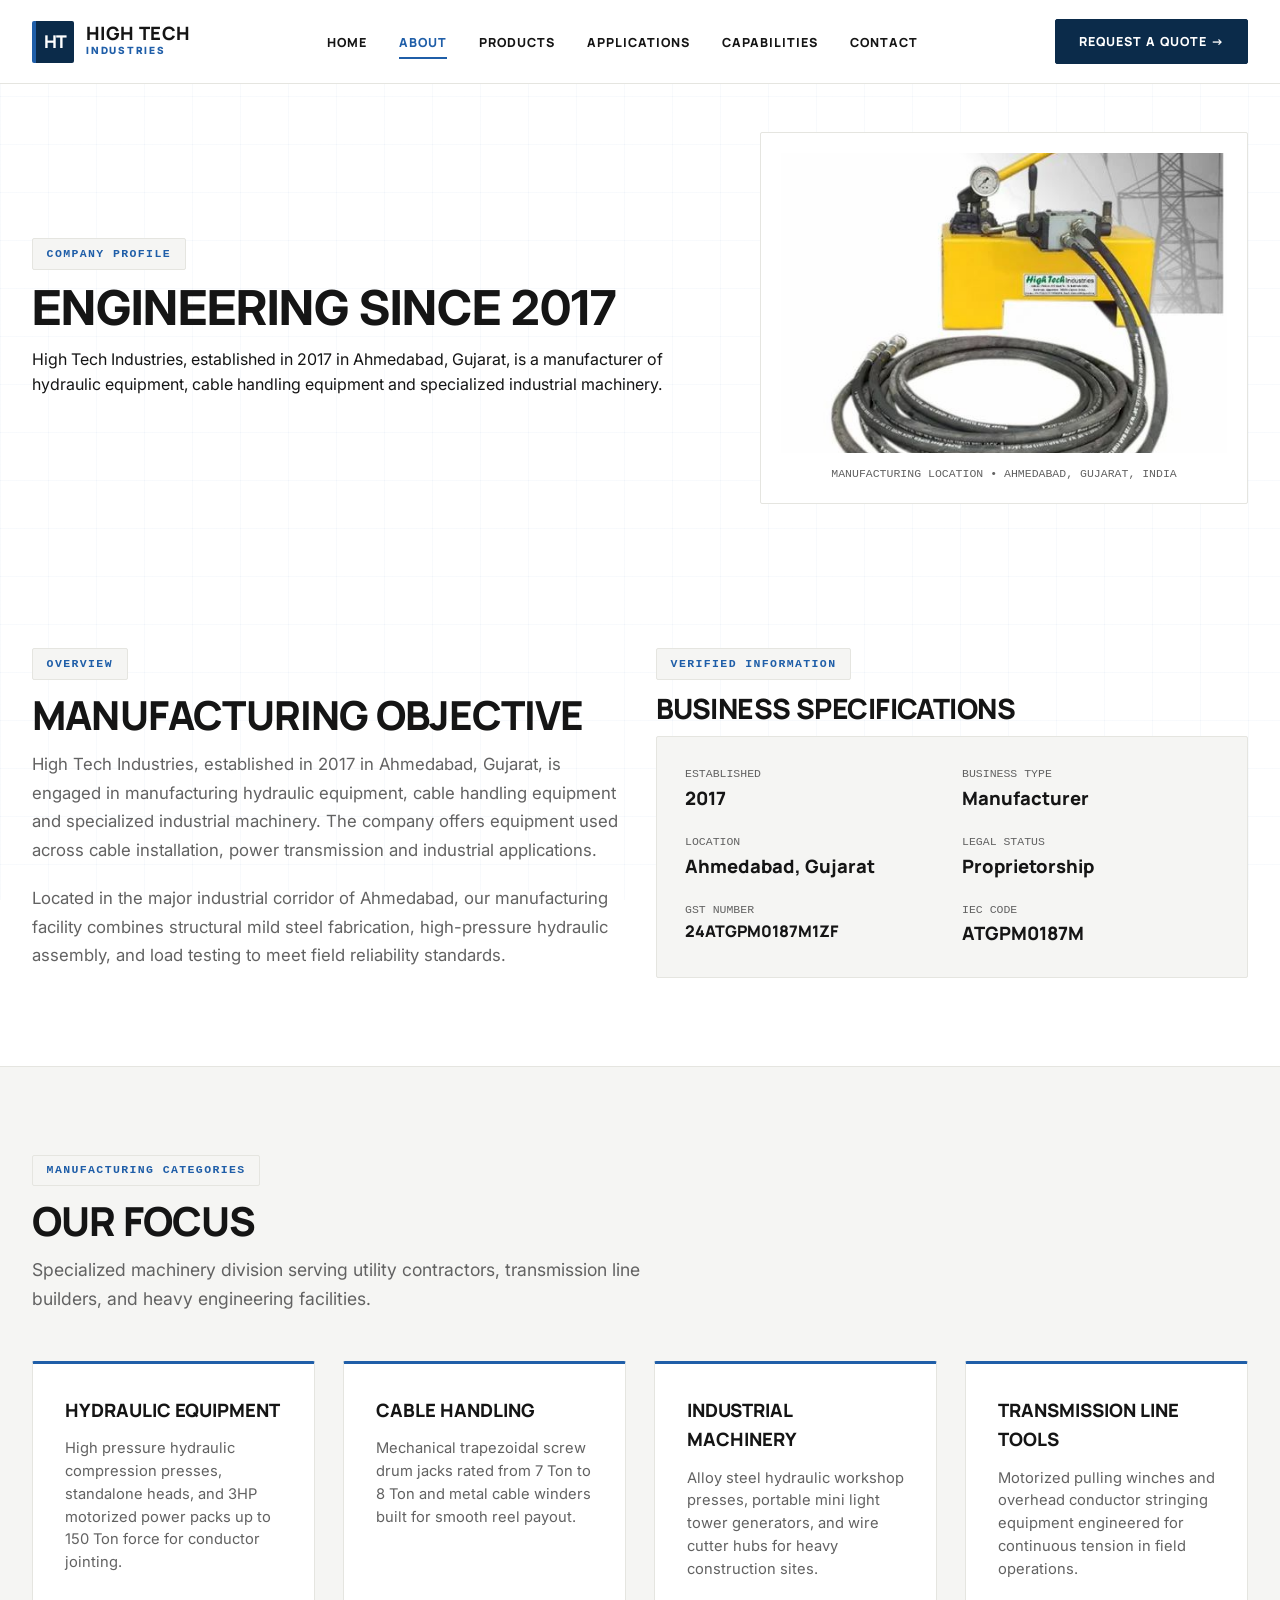
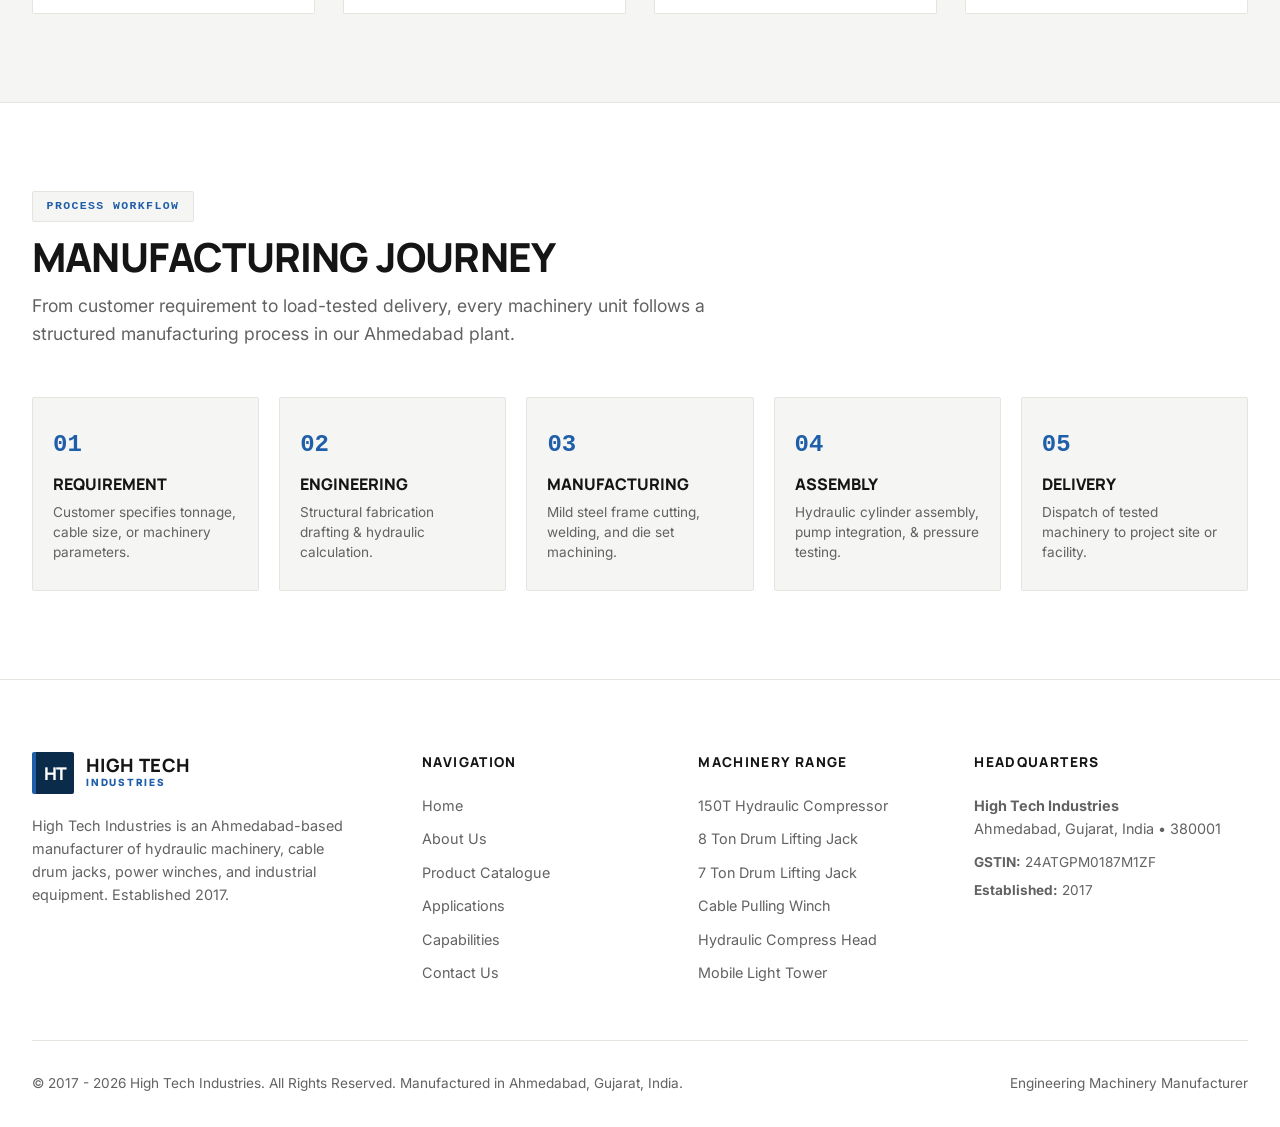
==== commit 34790ecc: "Add files via upload" ====
--- a/about.html
+++ b/about.html
@@ -5,14 +5,14 @@
   <meta charset="UTF-8">
   <meta name="viewport" content="width=device-width, initial-scale=1.0">
 
-  <title>About Us & Infrastructure | High Tech Industries Ahmedabad</title>
-  <meta name="title" content="About Us & Infrastructure | High Tech Industries Ahmedabad">
+  <title>About Us & Company Profile | High Tech Industries Ahmedabad</title>
+  <meta name="title" content="About Us & Company Profile | High Tech Industries Ahmedabad">
   <meta name="description"
-    content="Learn about High Tech Industries, an Ahmedabad-based manufacturer of hydraulic compressor machines, cable drum jacks, power winches, and industrial equipment established in 2017.">
+    content="High Tech Industries, established in 2017 in Ahmedabad, Gujarat, is an established manufacturer of hydraulic equipment, cable handling machinery, and industrial tools.">
   <meta name="robots" content="index, follow">
 
   <link rel="icon" type="image/svg+xml"
-    href="data:image/svg+xml,<svg xmlns='http://www.w3.org/2000/svg' viewBox='0 0 100 100'><rect width='100' height='100' fill='%2308244C'/><text y='70' x='20' font-size='65' fill='%232157A3' font-weight='bold'>H</text></svg>">
+    href="data:image/svg+xml,<svg xmlns='http://www.w3.org/2000/svg' viewBox='0 0 100 100'><rect width='100' height='100' fill='%230B2B4A'/><text y='70' x='20' font-size='65' fill='%231F5EA8' font-weight='bold'>H</text></svg>">
   <link rel="stylesheet" href="css/style.css">
 </head>
 
@@ -31,8 +31,10 @@
 
       <ul class="nav-links-list">
         <li><a href="index.html" class="nav-item-link">HOME</a></li>
-        <li><a href="about.html" class="nav-item-link active">ABOUT US</a></li>
+        <li><a href="about.html" class="nav-item-link active">ABOUT</a></li>
         <li><a href="products.html" class="nav-item-link">PRODUCTS</a></li>
+        <li><a href="applications.html" class="nav-item-link">APPLICATIONS</a></li>
+        <li><a href="capabilities.html" class="nav-item-link">CAPABILITIES</a></li>
         <li><a href="contact.html" class="nav-item-link">CONTACT</a></li>
       </ul>
 
@@ -53,8 +55,10 @@
   <div class="mobile-full-menu" id="mobileFullMenu">
     <ul class="mobile-menu-links">
       <li><a href="index.html" class="mobile-menu-link">HOME</a></li>
-      <li><a href="about.html" class="mobile-menu-link">ABOUT US</a></li>
+      <li><a href="about.html" class="mobile-menu-link">ABOUT</a></li>
       <li><a href="products.html" class="mobile-menu-link">PRODUCTS</a></li>
+      <li><a href="applications.html" class="mobile-menu-link">APPLICATIONS</a></li>
+      <li><a href="capabilities.html" class="mobile-menu-link">CAPABILITIES</a></li>
       <li><a href="contact.html" class="mobile-menu-link">CONTACT</a></li>
       <li style="margin-top: 0.5rem;">
         <a href="contact.html" class="btn-primary-hero" style="width: 100%;">REQUEST A QUOTE &rarr;</a>
@@ -63,141 +67,161 @@
   </div>
 
   <!-- ABOUT HERO SECTION -->
-  <section class="hero-light-stage"
-    style="min-height: auto; padding-top: calc(var(--header-height) + 3rem); padding-bottom: 3.5rem;">
-    <div class="tech-grid-light-bg"></div>
-    <div class="container" style="position: relative; z-index: 2;">
-      <span class="tech-tag">COMPANY PROFILE</span>
-      <h1 class="section-title" style="font-size: 3rem;">ENGINEERING & MANUFACTURING SINCE 2017</h1>
-      <p class="section-subtitle">
-        High Tech Industries, established in 2017 in Ahmedabad, Gujarat, is engaged in manufacturing hydraulic
-        equipment, cable handling equipment and specialized industrial machinery.
-      </p>
+  <section class="hero-light-stage" style="min-height: auto; padding-top: calc(var(--header-height) + 3rem); padding-bottom: 3.5rem;">
+    <div class="tech-blueprint-bg"></div>
+    <div class="container grid-12" style="align-items: center; position: relative; z-index: 2;">
+      <div style="grid-column: span 7;" class="reveal-fade-up">
+        <span class="tech-tag">COMPANY PROFILE</span>
+        <h1 class="hero-super-title" style="font-size: 3rem;">
+          ENGINEERING SINCE 2017
+        </h1>
+        <p class="hero-sub-text">
+          High Tech Industries, established in 2017 in Ahmedabad, Gujarat, is a manufacturer of hydraulic equipment, cable handling equipment and specialized industrial machinery.
+        </p>
+      </div>
+
+      <div style="grid-column: span 5;" class="reveal-clip-up">
+        <div style="background: var(--color-white); border: 1px solid var(--color-border); padding: 1.25rem; border-radius: 2px;">
+          <img src="assets/images/company/factory-facility.jpg" alt="High Tech Industries Manufacturing Plant Ahmedabad" style="height: 300px; width: 100%; object-fit: cover;" />
+          <div style="font-family: var(--font-mono); font-size: 0.72rem; color: var(--color-text-grey); text-align: center; margin-top: 0.75rem;">
+            MANUFACTURING LOCATION &bull; AHMEDABAD, GUJARAT, INDIA
+          </div>
+        </div>
+      </div>
     </div>
   </section>
 
-  <!-- MAIN ABOUT CONTENT SECTION -->
-  <section class="section-padding" id="aboutDetailsSection">
-    <div class="container about-grid">
-      <div class="about-visual-box reveal-clip-up">
-        <img src="assets/images/company/factory-facility.jpg" alt="High Tech Industries Ahmedabad Plant" />
-        <div
-          style="margin-top: 1rem; font-family: var(--font-mono); font-size: 0.75rem; color: var(--color-text-secondary); text-align: center;">
-          MANUFACTURING FACILITY &bull; AHMEDABAD, GUJARAT
-        </div>
-      </div>
-
-      <div class="reveal-fade-up">
-        <span class="tech-tag">MANUFACTURING OBJECTIVE</span>
-        <h2 class="section-title">BUILT FOR HEAVY FIELD RIGOR</h2>
-        <p style="color: var(--color-text-secondary); font-size: 1.05rem; line-height: 1.7; margin-bottom: 1.25rem;">
-          High Tech Industries, established in 2017 in Ahmedabad, Gujarat, is engaged in manufacturing hydraulic
-          equipment, cable handling equipment and specialized industrial machinery. The company offers equipment used
-          across cable installation, power transmission and industrial applications.
-        </p>
-        <p style="color: var(--color-text-secondary); font-size: 1.05rem; line-height: 1.7;">
-          Located in the key industrial corridor of Ahmedabad, our manufacturing workflow combines precision structural
-          mild steel fabrication, high-pressure hydraulic assembly, and rigorous load testing to ensure field
-          reliability.
-        </p>
-
-        <div class="about-info-specs">
-          <div>
-            <div class="about-spec-val">2017</div>
-            <div class="about-spec-lbl">Established</div>
-          </div>
-          <div>
-            <div class="about-spec-val">Manufacturer</div>
-            <div class="about-spec-lbl">Business Type</div>
-          </div>
-          <div>
-            <div class="about-spec-val">Ahmedabad</div>
-            <div class="about-spec-lbl">Location</div>
-          </div>
-          <div>
-            <div class="about-spec-val">Gujarat, India</div>
-            <div class="about-spec-lbl">State / Country</div>
+  <!-- COMPANY OVERVIEW & VERIFIED DETAILS -->
+  <section class="section-padding" style="background-color: var(--color-white); border-bottom: 1px solid var(--color-border);">
+    <div class="container grid-12" style="align-items: start;">
+      <div style="grid-column: span 6;" class="reveal-fade-up">
+        <span class="tech-tag">OVERVIEW</span>
+        <h2 class="section-title">MANUFACTURING OBJECTIVE</h2>
+        <p style="color: var(--color-text-grey); font-size: 1.05rem; line-height: 1.7; margin-bottom: 1.25rem;">
+          High Tech Industries, established in 2017 in Ahmedabad, Gujarat, is engaged in manufacturing hydraulic equipment, cable handling equipment and specialized industrial machinery. The company offers equipment used across cable installation, power transmission and industrial applications.
+        </p>
+        <p style="color: var(--color-text-grey); font-size: 1.05rem; line-height: 1.7;">
+          Located in the major industrial corridor of Ahmedabad, our manufacturing facility combines structural mild steel fabrication, high-pressure hydraulic assembly, and load testing to meet field reliability standards.
+        </p>
+      </div>
+
+      <div style="grid-column: span 6;" class="reveal-fade-up">
+        <span class="tech-tag">VERIFIED INFORMATION</span>
+        <h2 class="section-title" style="font-size: 1.75rem;">BUSINESS SPECIFICATIONS</h2>
+        
+        <div style="display: grid; grid-template-columns: 1fr 1fr; gap: 1.25rem; background: var(--color-warm-grey); border: 1px solid var(--color-border); padding: 1.75rem; border-radius: 2px;">
+          <div>
+            <div style="font-family: var(--font-mono); font-size: 0.72rem; color: var(--color-text-grey); text-transform: uppercase;">Established</div>
+            <div style="font-family: var(--font-heading); font-size: 1.15rem; font-weight: 800; color: var(--color-charcoal);">2017</div>
+          </div>
+          <div>
+            <div style="font-family: var(--font-mono); font-size: 0.72rem; color: var(--color-text-grey); text-transform: uppercase;">Business Type</div>
+            <div style="font-family: var(--font-heading); font-size: 1.15rem; font-weight: 800; color: var(--color-charcoal);">Manufacturer</div>
+          </div>
+          <div>
+            <div style="font-family: var(--font-mono); font-size: 0.72rem; color: var(--color-text-grey); text-transform: uppercase;">Location</div>
+            <div style="font-family: var(--font-heading); font-size: 1.15rem; font-weight: 800; color: var(--color-charcoal);">Ahmedabad, Gujarat</div>
+          </div>
+          <div>
+            <div style="font-family: var(--font-mono); font-size: 0.72rem; color: var(--color-text-grey); text-transform: uppercase;">Legal Status</div>
+            <div style="font-family: var(--font-heading); font-size: 1.15rem; font-weight: 800; color: var(--color-charcoal);">Proprietorship</div>
+          </div>
+          <div>
+            <div style="font-family: var(--font-mono); font-size: 0.72rem; color: var(--color-text-grey); text-transform: uppercase;">GST Number</div>
+            <div style="font-family: var(--font-heading); font-size: 1rem; font-weight: 800; color: var(--color-charcoal);">24ATGPM0187M1ZF</div>
+          </div>
+          <div>
+            <div style="font-family: var(--font-mono); font-size: 0.72rem; color: var(--color-text-grey); text-transform: uppercase;">IEC Code</div>
+            <div style="font-family: var(--font-heading); font-size: 1.15rem; font-weight: 800; color: var(--color-charcoal);">ATGPM0187M</div>
           </div>
         </div>
       </div>
     </div>
   </section>
 
-  <!-- INFRASTRUCTURE & FACILITY SECTION -->
-  <section class="section-padding" style="background-color: var(--color-light-grey);" id="infrastructureSection">
+  <!-- OUR FOCUS SECTION -->
+  <section class="section-padding" style="background-color: var(--color-warm-grey); border-bottom: 1px solid var(--color-border);">
     <div class="container">
       <div class="editorial-header reveal-fade-up">
-        <span class="tech-tag">FACILITY & CAPABILITY</span>
-        <h2 class="section-title">MANUFACTURING INFRASTRUCTURE</h2>
+        <span class="tech-tag">MANUFACTURING CATEGORIES</span>
+        <h2 class="section-title">OUR FOCUS</h2>
         <p class="section-subtitle">
-          Our Ahmedabad facility is structured around heavy structural steel handling, precision hydraulic assembly, and
-          rigorous equipment quality checks.
-        </p>
-      </div>
-
-      <div class="category-panels-grid">
-
-        <div class="category-panel-card reveal-fade-up">
-          <div class="cat-panel-body">
-            <div class="cat-panel-num">01</div>
-            <h3 class="cat-panel-title">FABRICATION & WELDING</h3>
-            <p class="cat-panel-desc">
-              Heavy structural mild steel cutting, welding, and frame alignment for cable drum jacks, winches, and
-              hydraulic press frames.
-            </p>
-          </div>
-        </div>
-
-        <div class="category-panel-card reveal-fade-up">
-          <div class="cat-panel-body">
-            <div class="cat-panel-num">02</div>
-            <h3 class="cat-panel-title">HYDRAULIC ASSEMBLY</h3>
-            <p class="cat-panel-desc">
-              Integration of high-pressure cylinders, 3HP power packs, direction control valves, and quick-release high
-              tonnage couplings.
-            </p>
-          </div>
-        </div>
-
-        <div class="category-panel-card reveal-fade-up">
-          <div class="cat-panel-body">
-            <div class="cat-panel-num">03</div>
-            <h3 class="cat-panel-title">PRECISION MACHINING</h3>
-            <p class="cat-panel-desc">
-              CNC machining of tool steel compressor die sets, alloy steel compress heads, and high-carbon wire cutter
-              hubs.
-            </p>
-          </div>
-        </div>
-
+          Specialized machinery division serving utility contractors, transmission line builders, and heavy engineering facilities.
+        </p>
+      </div>
+
+      <div class="capabilities-tech-grid">
+        <div class="cap-tech-card reveal-fade-up">
+          <h3 class="cap-tech-title">HYDRAULIC EQUIPMENT</h3>
+          <p class="cap-tech-desc">
+            High pressure hydraulic compression presses, standalone heads, and 3HP motorized power packs up to 150 Ton force for conductor jointing.
+          </p>
+        </div>
+
+        <div class="cap-tech-card reveal-fade-up" style="transition-delay: 0.1s;">
+          <h3 class="cap-tech-title">CABLE HANDLING</h3>
+          <p class="cap-tech-desc">
+            Mechanical trapezoidal screw drum jacks rated from 7 Ton to 8 Ton and metal cable winders built for smooth reel payout.
+          </p>
+        </div>
+
+        <div class="cap-tech-card reveal-fade-up" style="transition-delay: 0.2s;">
+          <h3 class="cap-tech-title">INDUSTRIAL MACHINERY</h3>
+          <p class="cap-tech-desc">
+            Alloy steel hydraulic workshop presses, portable mini light tower generators, and wire cutter hubs for heavy construction sites.
+          </p>
+        </div>
+
+        <div class="cap-tech-card reveal-fade-up" style="transition-delay: 0.3s;">
+          <h3 class="cap-tech-title">TRANSMISSION LINE TOOLS</h3>
+          <p class="cap-tech-desc">
+            Motorized pulling winches and overhead conductor stringing equipment engineered for continuous tension in field operations.
+          </p>
+        </div>
       </div>
     </div>
   </section>
 
-  <!-- COMPANY CREDENTIALS -->
-  <section class="section-padding" id="credentialsSection">
+  <!-- MANUFACTURING JOURNEY WORKFLOW -->
+  <section class="section-padding" style="background-color: var(--color-white);">
     <div class="container">
-      <div style="margin-bottom: 1.5rem;">
-        <span class="tech-tag">VERIFIED BUSINESS DETAILS</span>
-        <h2 class="section-title" style="font-size: 1.75rem;">COMPANY CREDENTIALS</h2>
-      </div>
-
-      <div class="credentials-panel reveal-fade-up">
-        <div>
-          <div class="cred-item-title">Legal Status</div>
-          <div class="cred-item-val">Proprietorship</div>
-        </div>
-        <div>
-          <div class="cred-item-title">GST Identification Number</div>
-          <div class="cred-item-val">24ATGPM0187M1ZF</div>
-        </div>
-        <div>
-          <div class="cred-item-title">Import Export Code (IEC)</div>
-          <div class="cred-item-val">ATGPM0187M</div>
-        </div>
-        <div>
-          <div class="cred-item-title">GST Registration</div>
-          <div class="cred-item-val">2017</div>
+      <div class="editorial-header reveal-fade-up">
+        <span class="tech-tag">PROCESS WORKFLOW</span>
+        <h2 class="section-title">MANUFACTURING JOURNEY</h2>
+        <p class="section-subtitle">
+          From customer requirement to load-tested delivery, every machinery unit follows a structured manufacturing process in our Ahmedabad plant.
+        </p>
+      </div>
+
+      <div style="display: grid; grid-template-columns: repeat(5, 1fr); gap: 1.25rem;" class="reveal-fade-up">
+        <div style="background: var(--color-warm-grey); border: 1px solid var(--color-border); padding: 1.75rem 1.25rem; border-radius: 2px;">
+          <div style="font-family: var(--font-mono); font-size: 1.5rem; font-weight: 900; color: var(--color-engineering-blue); margin-bottom: 0.5rem;">01</div>
+          <h4 style="font-family: var(--font-heading); font-size: 1rem; font-weight: 800; color: var(--color-charcoal); text-transform: uppercase; margin-bottom: 0.35rem;">REQUIREMENT</h4>
+          <p style="font-size: 0.85rem; color: var(--color-text-grey); line-height: 1.45;">Customer specifies tonnage, cable size, or machinery parameters.</p>
+        </div>
+
+        <div style="background: var(--color-warm-grey); border: 1px solid var(--color-border); padding: 1.75rem 1.25rem; border-radius: 2px;">
+          <div style="font-family: var(--font-mono); font-size: 1.5rem; font-weight: 900; color: var(--color-engineering-blue); margin-bottom: 0.5rem;">02</div>
+          <h4 style="font-family: var(--font-heading); font-size: 1rem; font-weight: 800; color: var(--color-charcoal); text-transform: uppercase; margin-bottom: 0.35rem;">ENGINEERING</h4>
+          <p style="font-size: 0.85rem; color: var(--color-text-grey); line-height: 1.45;">Structural fabrication drafting & hydraulic calculation.</p>
+        </div>
+
+        <div style="background: var(--color-warm-grey); border: 1px solid var(--color-border); padding: 1.75rem 1.25rem; border-radius: 2px;">
+          <div style="font-family: var(--font-mono); font-size: 1.5rem; font-weight: 900; color: var(--color-engineering-blue); margin-bottom: 0.5rem;">03</div>
+          <h4 style="font-family: var(--font-heading); font-size: 1rem; font-weight: 800; color: var(--color-charcoal); text-transform: uppercase; margin-bottom: 0.35rem;">MANUFACTURING</h4>
+          <p style="font-size: 0.85rem; color: var(--color-text-grey); line-height: 1.45;">Mild steel frame cutting, welding, and die set machining.</p>
+        </div>
+
+        <div style="background: var(--color-warm-grey); border: 1px solid var(--color-border); padding: 1.75rem 1.25rem; border-radius: 2px;">
+          <div style="font-family: var(--font-mono); font-size: 1.5rem; font-weight: 900; color: var(--color-engineering-blue); margin-bottom: 0.5rem;">04</div>
+          <h4 style="font-family: var(--font-heading); font-size: 1rem; font-weight: 800; color: var(--color-charcoal); text-transform: uppercase; margin-bottom: 0.35rem;">ASSEMBLY</h4>
+          <p style="font-size: 0.85rem; color: var(--color-text-grey); line-height: 1.45;">Hydraulic cylinder assembly, pump integration, & pressure testing.</p>
+        </div>
+
+        <div style="background: var(--color-warm-grey); border: 1px solid var(--color-border); padding: 1.75rem 1.25rem; border-radius: 2px;">
+          <div style="font-family: var(--font-mono); font-size: 1.5rem; font-weight: 900; color: var(--color-engineering-blue); margin-bottom: 0.5rem;">05</div>
+          <h4 style="font-family: var(--font-heading); font-size: 1rem; font-weight: 800; color: var(--color-charcoal); text-transform: uppercase; margin-bottom: 0.35rem;">DELIVERY</h4>
+          <p style="font-size: 0.85rem; color: var(--color-text-grey); line-height: 1.45;">Dispatch of tested machinery to project site or facility.</p>
         </div>
       </div>
     </div>
@@ -215,48 +239,56 @@
               <span class="brand-logo-sub">INDUSTRIES</span>
             </div>
           </a>
-          <p style="font-size: 0.9rem; line-height: 1.6; color: var(--color-text-secondary); max-width: 320px;">
-            Hydraulic & Cable Installation Equipment Manufacturer established in 2017 in Ahmedabad, Gujarat, India.
-          </p>
-        </div>
-
-        <div>
-          <div class="footer-col-heading">QUICK LINKS</div>
+          <p style="font-size: 0.9rem; color: var(--color-text-grey); line-height: 1.6; max-width: 320px;">
+            High Tech Industries is an Ahmedabad-based manufacturer of hydraulic machinery, cable drum jacks, power winches, and industrial equipment. Established 2017.
+          </p>
+        </div>
+
+        <div>
+          <h4 class="footer-col-heading">NAVIGATION</h4>
           <ul class="footer-links-list">
             <li><a href="index.html">Home</a></li>
             <li><a href="about.html">About Us</a></li>
-            <li><a href="products.html">Products</a></li>
-            <li><a href="index.html#applicationsSection">Applications</a></li>
-            <li><a href="contact.html">Contact</a></li>
+            <li><a href="products.html">Product Catalogue</a></li>
+            <li><a href="applications.html">Applications</a></li>
+            <li><a href="capabilities.html">Capabilities</a></li>
+            <li><a href="contact.html">Contact Us</a></li>
           </ul>
         </div>
 
         <div>
-          <div class="footer-col-heading">PRODUCT CATEGORIES</div>
+          <h4 class="footer-col-heading">MACHINERY RANGE</h4>
           <ul class="footer-links-list">
-            <li><a href="products.html">Hydraulic Equipment</a></li>
-            <li><a href="products.html">Cable Handling</a></li>
-            <li><a href="products.html">Transmission Line Tools</a></li>
-            <li><a href="products.html">Cutting & Crimping</a></li>
-            <li><a href="products.html">Industrial Machines</a></li>
+            <li><a href="product-detail.html?id=prod-01">150T Hydraulic Compressor</a></li>
+            <li><a href="product-detail.html?id=prod-03">8 Ton Drum Lifting Jack</a></li>
+            <li><a href="product-detail.html?id=prod-04">7 Ton Drum Lifting Jack</a></li>
+            <li><a href="product-detail.html?id=prod-05">Cable Pulling Winch</a></li>
+            <li><a href="product-detail.html?id=prod-06">Hydraulic Compress Head</a></li>
+            <li><a href="product-detail.html?id=prod-11">Mobile Light Tower</a></li>
           </ul>
         </div>
 
         <div>
-          <div class="footer-col-heading">COMPANY LOCATION</div>
-          <p style="font-size: 0.9rem; line-height: 1.6; color: var(--color-text-secondary);">
+          <h4 class="footer-col-heading">HEADQUARTERS</h4>
+          <p style="font-size: 0.9rem; color: var(--color-text-grey); line-height: 1.6; margin-bottom: 0.75rem;">
             <strong>High Tech Industries</strong><br>
-            Ahmedabad, Gujarat, India<br>
-            Established: 2017<br>
-            GST: 24ATGPM0187M1ZF
+            Ahmedabad, Gujarat, India &bull; 380001
+          </p>
+          <p style="font-size: 0.85rem; color: var(--color-text-grey); margin-bottom: 0.4rem;">
+            <strong>GSTIN:</strong> 24ATGPM0187M1ZF
+          </p>
+          <p style="font-size: 0.85rem; color: var(--color-text-grey);">
+            <strong>Established:</strong> 2017
           </p>
         </div>
       </div>
 
       <div class="footer-bottom-strip">
-        <div>&copy; 2026 HIGH TECH INDUSTRIES. ALL RIGHTS RESERVED.</div>
-        <div style="font-family: var(--font-mono); font-size: 0.75rem; color: var(--color-text-secondary);">
-          AHMEDABAD, GUJARAT, INDIA &bull; EST. 2017
+        <div>
+          &copy; 2017 - 2026 High Tech Industries. All Rights Reserved. Manufactured in Ahmedabad, Gujarat, India.
+        </div>
+        <div>
+          Engineering Machinery Manufacturer
         </div>
       </div>
     </div>
--- a/css/style.css
+++ b/css/style.css
@@ -1,51 +1,48 @@
 /* 
-  High Tech Industries - Design System & Unified Corporate CSS
-  Color Palette:
+  HIGH TECH INDUSTRIES - PREMIUM INDUSTRIAL MANUFACTURING UI
+  Ground-Up CSS Design System
+  
+  Color System:
     Primary White: #FFFFFF
-    Light Grey: #F5F6F7
-    Dark: #151719
-    Text Primary: #25282B
-    Secondary Text: #62676C
-    Brand / Engineering Blue: #2157A3
-    Dark Blue: #08244C
-    Border: #E2E8F0
+    Warm Light Grey: #F5F5F3
+    Charcoal Dark: #151515
+    Text Muted Grey: #626262
+    Engineering Blue Accent: #1F5EA8
+    Dark Blue Accent: #0B2B4A
+    Border Fine: #E5E5E0
+    Border Subtle: #D5D5D0
 */
 
 @import url('https://fonts.googleapis.com/css2?family=Inter:wght@300;400;500;600;700&family=Manrope:wght@400;500;600;700;800;900&display=swap');
 
 :root {
   --color-white: #FFFFFF;
-  --color-light-grey: #F5F6F7;
-  --color-surface: #FAFAFB;
-  --color-dark: #151719;
-  --color-text-primary: #25282B;
-  --color-text-secondary: #62676C;
-  --color-brand-blue: #2157A3;
-  --color-dark-blue: #08244C;
-  --color-border: #E2E8F0;
-  --color-border-subtle: #EDF2F7;
+  --color-warm-grey: #F5F5F3;
+  --color-charcoal: #151515;
+  --color-text-grey: #626262;
+  --color-engineering-blue: #1F5EA8;
+  --color-dark-blue: #0B2B4A;
+  --color-border: #E5E5E0;
+  --color-border-subtle: #D5D5D0;
 
   --font-heading: 'Manrope', -apple-system, BlinkMacSystemFont, 'Segoe UI', Roboto, sans-serif;
   --font-body: 'Inter', -apple-system, BlinkMacSystemFont, 'Segoe UI', Roboto, sans-serif;
-  --font-mono: 'SFMono-Regular', Consolas, 'Liberation Mono', Menlo, monospace;
+  --font-mono: 'Consolas', 'Courier New', Menlo, monospace;
 
   --max-width: 1360px;
   --header-height: 84px;
   --header-height-scrolled: 68px;
 
-  --shadow-sm: 0 2px 8px rgba(21, 23, 25, 0.04);
-  --shadow-md: 0 8px 24px rgba(21, 23, 25, 0.06);
-  --shadow-lg: 0 20px 40px rgba(21, 23, 25, 0.08);
-  --shadow-product: 0 20px 40px -10px rgba(8, 36, 76, 0.12);
+  --shadow-sm: 0 1px 3px rgba(21, 21, 21, 0.04);
+  --shadow-md: 0 4px 16px rgba(21, 21, 21, 0.06);
+  --shadow-lg: 0 12px 32px rgba(11, 43, 74, 0.08);
 
   --transition-fast: 0.2s cubic-bezier(0.16, 1, 0.3, 1);
   --transition-smooth: 0.35s cubic-bezier(0.16, 1, 0.3, 1);
 }
 
 /* RESET & BASE */
-*,
-*::before,
-*::after {
+*, *::before, *::after {
   box-sizing: border-box;
   margin: 0;
   padding: 0;
@@ -60,7 +57,7 @@
 body {
   font-family: var(--font-body);
   background-color: var(--color-white);
-  color: var(--color-text-primary);
+  color: var(--color-charcoal);
   line-height: 1.6;
   overflow-x: hidden;
   -webkit-font-smoothing: antialiased;
@@ -78,10 +75,7 @@
   text-decoration: none;
 }
 
-button,
-input,
-textarea,
-select {
+button, input, textarea, select {
   font-family: inherit;
   font-size: inherit;
 }
@@ -93,19 +87,36 @@
   padding: 0 2rem;
 }
 
-/* TYPOGRAPHY & TAGS */
+/* 12-COLUMN GRID UTILITIES */
+.grid-12 {
+  display: grid;
+  grid-template-columns: repeat(12, 1fr);
+  gap: 2rem;
+}
+
+/* TECHNICAL OVERLAYS & TAGS */
+.tech-blueprint-bg {
+  position: absolute;
+  inset: 0;
+  background-image: 
+    linear-gradient(to right, rgba(31, 94, 168, 0.03) 1px, transparent 1px),
+    linear-gradient(to bottom, rgba(31, 94, 168, 0.03) 1px, transparent 1px);
+  background-size: 48px 48px;
+  pointer-events: none;
+}
+
 .tech-tag {
   display: inline-flex;
   align-items: center;
   gap: 0.5rem;
-  font-family: var(--font-heading);
-  font-size: 0.75rem;
-  font-weight: 800;
+  font-family: var(--font-mono);
+  font-size: 0.72rem;
+  font-weight: 700;
   letter-spacing: 0.12em;
   text-transform: uppercase;
-  color: var(--color-brand-blue);
-  background: rgba(33, 87, 163, 0.06);
-  border: 1px solid rgba(33, 87, 163, 0.18);
+  color: var(--color-engineering-blue);
+  background: var(--color-warm-grey);
+  border: 1px solid var(--color-border);
   padding: 0.35rem 0.85rem;
   border-radius: 2px;
 }
@@ -113,9 +124,9 @@
 .section-title {
   font-family: var(--font-heading);
   font-size: 2.5rem;
-  font-weight: 800;
+  font-weight: 900;
   line-height: 1.15;
-  color: var(--color-dark);
+  color: var(--color-charcoal);
   letter-spacing: -0.02em;
   margin-top: 0.75rem;
   margin-bottom: 0.75rem;
@@ -123,38 +134,38 @@
 }
 
 .section-subtitle {
-  color: var(--color-text-secondary);
+  color: var(--color-text-grey);
   font-size: 1.1rem;
   line-height: 1.6;
-  max-width: 650px;
-}
-
-/* BUTTONS */
+  max-width: 680px;
+}
+
+/* BUTTON SYSTEM - SHARP GEOMETRY */
 .btn-primary-hero {
   display: inline-flex;
   align-items: center;
   justify-content: center;
   gap: 0.65rem;
-  background-color: var(--color-brand-blue);
+  background-color: var(--color-engineering-blue);
   color: var(--color-white);
-  padding: 0.95rem 2rem;
-  font-family: var(--font-heading);
-  font-size: 0.85rem;
+  padding: 0.95rem 2.25rem;
+  font-family: var(--font-heading);
+  font-size: 0.82rem;
   font-weight: 800;
   letter-spacing: 0.08em;
   text-transform: uppercase;
   border-radius: 2px;
-  border: 1px solid var(--color-brand-blue);
+  border: 1px solid var(--color-engineering-blue);
   cursor: pointer;
   transition: all var(--transition-fast);
-  box-shadow: 0 4px 14px rgba(33, 87, 163, 0.25);
+  box-shadow: var(--shadow-sm);
 }
 
 .btn-primary-hero:hover {
   background-color: var(--color-dark-blue);
   border-color: var(--color-dark-blue);
   transform: translateY(-2px);
-  box-shadow: 0 6px 20px rgba(8, 36, 76, 0.3);
+  box-shadow: var(--shadow-md);
 }
 
 .btn-outline-hero {
@@ -163,21 +174,21 @@
   justify-content: center;
   gap: 0.65rem;
   background-color: transparent;
-  color: var(--color-dark);
-  padding: 0.95rem 2rem;
-  font-family: var(--font-heading);
-  font-size: 0.85rem;
+  color: var(--color-charcoal);
+  padding: 0.95rem 2.25rem;
+  font-family: var(--font-heading);
+  font-size: 0.82rem;
   font-weight: 800;
   letter-spacing: 0.08em;
   text-transform: uppercase;
   border-radius: 2px;
-  border: 1px solid var(--color-dark);
+  border: 1px solid var(--color-charcoal);
   cursor: pointer;
   transition: all var(--transition-fast);
 }
 
 .btn-outline-hero:hover {
-  background-color: var(--color-dark);
+  background-color: var(--color-charcoal);
   color: var(--color-white);
   transform: translateY(-2px);
 }
@@ -190,20 +201,21 @@
   color: var(--color-white);
   padding: 0.7rem 1.4rem;
   font-family: var(--font-heading);
-  font-size: 0.8rem;
+  font-size: 0.78rem;
   font-weight: 800;
   letter-spacing: 0.08em;
   text-transform: uppercase;
   border-radius: 2px;
+  border: 1px solid var(--color-dark-blue);
   transition: all var(--transition-fast);
 }
 
 .nav-cta-btn:hover {
-  background-color: var(--color-brand-blue);
-  transform: translateY(-1px);
-}
-
-/* STICKY HEADER */
+  background-color: var(--color-engineering-blue);
+  border-color: var(--color-engineering-blue);
+}
+
+/* HEADER NAVIGATION */
 .site-header {
   position: fixed;
   top: 0;
@@ -218,8 +230,7 @@
 
 .site-header.scrolled {
   height: var(--header-height-scrolled);
-  box-shadow: var(--shadow-md);
-  border-bottom-color: var(--color-border-subtle);
+  box-shadow: var(--shadow-sm);
 }
 
 .header-inner {
@@ -240,15 +251,16 @@
   width: 42px;
   height: 42px;
   background-color: var(--color-dark-blue);
-  border-left: 4px solid var(--color-brand-blue);
+  border-left: 4px solid var(--color-engineering-blue);
   color: var(--color-white);
   display: flex;
   align-items: center;
   justify-content: center;
   font-family: var(--font-heading);
-  font-weight: 800;
+  font-weight: 900;
   font-size: 1.1rem;
   letter-spacing: -0.04em;
+  border-radius: 2px;
 }
 
 .brand-logo-text {
@@ -258,19 +270,19 @@
 
 .brand-logo-title {
   font-family: var(--font-heading);
-  font-weight: 800;
+  font-weight: 900;
   font-size: 1.15rem;
   line-height: 1.05;
-  color: var(--color-dark-blue);
+  color: var(--color-charcoal);
   letter-spacing: 0.02em;
   text-transform: uppercase;
 }
 
 .brand-logo-sub {
-  font-size: 0.65rem;
-  font-weight: 700;
+  font-size: 0.62rem;
+  font-weight: 800;
   letter-spacing: 0.18em;
-  color: var(--color-brand-blue);
+  color: var(--color-engineering-blue);
   text-transform: uppercase;
 }
 
@@ -283,11 +295,11 @@
 
 .nav-item-link {
   font-family: var(--font-heading);
-  font-size: 0.82rem;
+  font-size: 0.78rem;
   font-weight: 800;
   letter-spacing: 0.08em;
   text-transform: uppercase;
-  color: var(--color-text-primary);
+  color: var(--color-charcoal);
   padding: 0.5rem 0;
   position: relative;
   transition: color var(--transition-fast);
@@ -300,13 +312,13 @@
   left: 0;
   width: 0;
   height: 2px;
-  background-color: var(--color-brand-blue);
+  background-color: var(--color-engineering-blue);
   transition: width var(--transition-fast);
 }
 
 .nav-item-link:hover,
 .nav-item-link.active {
-  color: var(--color-brand-blue);
+  color: var(--color-engineering-blue);
 }
 
 .nav-item-link:hover::after,
@@ -327,12 +339,12 @@
   display: block;
   width: 24px;
   height: 2px;
-  background-color: var(--color-dark);
+  background-color: var(--color-charcoal);
   margin: 5px 0;
   transition: all 0.3s ease;
 }
 
-/* MOBILE OVERLAY MENU */
+/* MOBILE OVERLAY NAVIGATION */
 .mobile-full-menu {
   position: fixed;
   top: 0;
@@ -342,11 +354,13 @@
   background-color: var(--color-white);
   z-index: 1001;
   display: flex;
+  flex-direction: column;
   align-items: center;
   justify-content: center;
   opacity: 0;
   visibility: hidden;
   transition: all 0.3s ease;
+  padding: 2rem;
 }
 
 .mobile-full-menu.active {
@@ -364,440 +378,772 @@
 
 .mobile-menu-link {
   font-family: var(--font-heading);
-  font-size: 1.5rem;
-  font-weight: 800;
-  color: var(--color-dark-blue);
-  text-transform: uppercase;
-}
-
-/* HERO SECTION */
-.hero-light-stage {
-  padding-top: calc(var(--header-height) + 3rem);
-  padding-bottom: 5rem;
+  font-size: 1.35rem;
+  font-weight: 800;
+  color: var(--color-charcoal);
+  text-transform: uppercase;
+}
+
+/* NEW EDITORIAL MANUFACTURING HERO STAGE */
+.hero-editorial-stage {
   position: relative;
-  background-color: var(--color-white);
-  min-height: 85vh;
-  display: flex;
-  align-items: center;
-}
-
-.tech-grid-light-bg {
+  background-color: #FAFAF8;
+  padding-top: calc(var(--header-height) + 1.25rem);
+  padding-bottom: 0;
+  min-height: 90vh;
+  display: flex;
+  flex-direction: column;
+  justify-content: space-between;
+  border-bottom: 1px solid var(--color-border);
+  overflow: hidden;
+}
+
+.hero-cad-overlay {
   position: absolute;
   inset: 0;
-  background-image:
-    linear-gradient(to right, rgba(33, 87, 163, 0.04) 1px, transparent 1px),
-    linear-gradient(to bottom, rgba(33, 87, 163, 0.04) 1px, transparent 1px);
-  background-size: 40px 40px;
   pointer-events: none;
-}
-
-.hero-grid-layout {
+  z-index: 1;
+  transition: transform 0.1s ease-out;
+}
+
+/* TOP MICRO INFORMATION HEADER */
+.hero-top-micro-bar {
+  position: relative;
+  z-index: 3;
+  padding-bottom: 1rem;
+}
+
+.hero-micro-inner {
+  display: flex;
+  flex-direction: column;
+  gap: 0.5rem;
+}
+
+.hero-micro-label {
+  font-family: var(--font-mono);
+  font-size: 0.72rem;
+  font-weight: 700;
+  letter-spacing: 0.14em;
+  color: var(--color-text-grey);
+  text-transform: uppercase;
+}
+
+.hero-micro-line {
+  width: 100%;
+  height: 1px;
+  background-color: var(--color-border);
+}
+
+/* MAIN EDITORIAL HERO GRID */
+.hero-editorial-grid {
+  position: relative;
+  z-index: 3;
   display: grid;
-  grid-template-columns: 1.05fr 1fr;
-  gap: 4rem;
-  align-items: center;
+  grid-template-columns: 44% 56%;
+  align-items: center;
+  gap: 2rem;
+  padding-top: 2rem;
+  padding-bottom: 3.5rem;
+  flex: 1;
+}
+
+.hero-editorial-headline {
+  font-family: var(--font-heading);
+  font-size: 3.1rem;
+  font-weight: 900;
+  line-height: 1.08;
+  color: var(--color-charcoal);
+  letter-spacing: -0.025em;
+  text-transform: uppercase;
+  margin-bottom: 1.25rem;
+}
+
+.hero-editorial-subtext {
+  font-size: 1.05rem;
+  line-height: 1.65;
+  color: var(--color-text-grey);
+  margin-bottom: 2rem;
+  max-width: 500px;
+}
+
+/* RIGHT UNCARDED MACHINE STAGE */
+.hero-machine-uncarded-stage {
+  position: relative;
+  display: flex;
+  align-items: center;
+  justify-content: center;
+  padding-right: 1.5rem;
+}
+
+.hero-machine-floor-shadow {
+  position: absolute;
+  bottom: 8px;
+  left: 10%;
+  width: 80%;
+  height: 28px;
+  background: radial-gradient(ellipse at center, rgba(15, 23, 42, 0.18) 0%, rgba(15, 23, 42, 0) 70%);
+  z-index: 1;
+  pointer-events: none;
+}
+
+.hero-machine-visual-wrap {
   position: relative;
   z-index: 2;
-}
-
-.hero-super-title {
-  font-family: var(--font-heading);
-  font-size: 3.25rem;
+  transition: transform 0.12s cubic-bezier(0.16, 1, 0.3, 1);
+  will-change: transform;
+}
+
+.hero-machine-img {
+  max-height: 480px;
+  width: 100%;
+  object-fit: contain;
+  display: block;
+  transform: scale(1.04);
+}
+
+/* CATALOGUE ANNOTATION CALLOUT */
+.hero-cat-annotation {
+  position: absolute;
+  top: 15%;
+  right: 0%;
+  z-index: 4;
+  background: #FFFFFF;
+  border: 1px solid var(--color-border);
+  padding: 0.65rem 1.1rem;
+  border-radius: 2px;
+  box-shadow: 0 4px 20px rgba(15, 23, 42, 0.07);
+  display: flex;
+  align-items: center;
+  gap: 0.85rem;
+}
+
+.hero-annotation-index {
+  font-family: var(--font-mono);
+  font-size: 1.25rem;
   font-weight: 900;
-  line-height: 1.08;
-  color: var(--color-dark-blue);
-  letter-spacing: -0.02em;
-  text-transform: uppercase;
-  margin-top: 1rem;
+  color: var(--color-engineering-blue);
+  line-height: 1;
+}
+
+.hero-annotation-details {
+  display: flex;
+  flex-direction: column;
+}
+
+.hero-annotation-name {
+  font-family: var(--font-heading);
+  font-size: 0.72rem;
+  font-weight: 800;
+  letter-spacing: 0.06em;
+  color: var(--color-charcoal);
+  text-transform: uppercase;
+}
+
+.hero-annotation-sub {
+  font-family: var(--font-mono);
+  font-size: 0.65rem;
+  color: var(--color-text-grey);
+}
+
+.hero-annotation-divider {
+  width: 1px;
+  height: 24px;
+  background-color: var(--color-border);
+}
+
+.hero-annotation-tag {
+  font-family: var(--font-mono);
+  font-size: 0.85rem;
+  font-weight: 800;
+  color: var(--color-engineering-blue);
+}
+
+/* BOTTOM INFORMATION STRIP & SCROLL INDICATOR */
+.hero-bottom-bar {
+  position: relative;
+  z-index: 3;
+  background: #FFFFFF;
+  border-top: 1px solid var(--color-border);
+}
+
+.hero-bottom-inner {
+  display: flex;
+  align-items: center;
+  justify-content: space-between;
+}
+
+.hero-category-nav {
+  display: grid;
+  grid-template-columns: repeat(4, 1fr);
+  flex: 1;
+}
+
+.hero-cat-nav-item {
+  display: flex;
+  align-items: center;
+  gap: 0.65rem;
+  padding: 1.1rem 1.25rem;
+  border-right: 1px solid var(--color-border);
+  position: relative;
+  transition: all var(--transition-fast);
+}
+
+.hero-cat-nav-item::after {
+  content: '';
+  position: absolute;
+  bottom: 0;
+  left: 0;
+  width: 0;
+  height: 2px;
+  background-color: var(--color-engineering-blue);
+  transition: width var(--transition-fast);
+}
+
+.hero-cat-nav-item:hover::after {
+  width: 100%;
+}
+
+.hero-cat-num {
+  font-family: var(--font-mono);
+  font-size: 0.75rem;
+  font-weight: 700;
+  color: var(--color-engineering-blue);
+}
+
+.hero-cat-text {
+  font-family: var(--font-heading);
+  font-size: 0.75rem;
+  font-weight: 800;
+  letter-spacing: 0.06em;
+  color: var(--color-charcoal);
+  text-transform: uppercase;
+}
+
+.hero-cat-arrow {
+  font-size: 0.85rem;
+  color: var(--color-text-grey);
+  margin-left: auto;
+  transition: transform var(--transition-fast);
+}
+
+.hero-cat-nav-item:hover .hero-cat-arrow {
+  transform: translateX(3px);
+  color: var(--color-engineering-blue);
+}
+
+.hero-scroll-indicator {
+  display: flex;
+  align-items: center;
+  gap: 0.75rem;
+  padding-left: 2rem;
+}
+
+.hero-scroll-text {
+  font-family: var(--font-mono);
+  font-size: 0.68rem;
+  font-weight: 700;
+  letter-spacing: 0.1em;
+  color: var(--color-text-grey);
+  text-transform: uppercase;
+}
+
+.hero-scroll-line {
+  width: 2px;
+  height: 24px;
+  background: var(--color-engineering-blue);
+  animation: linePulse 2s infinite ease-in-out;
+}
+
+@keyframes linePulse {
+  0%, 100% { opacity: 0.3; transform: scaleY(0.7); }
+  50% { opacity: 1; transform: scaleY(1); }
+}
+
+/* RESPONSIVE HERO BREAKPOINTS */
+@media (max-width: 1024px) {
+  .hero-editorial-grid {
+    grid-template-columns: 1fr;
+    gap: 2.5rem;
+    padding-bottom: 2.5rem;
+  }
+
+  .hero-editorial-headline {
+    font-size: 2.5rem;
+  }
+
+  .hero-category-nav {
+    grid-template-columns: repeat(2, 1fr);
+  }
+
+  .hero-cat-annotation {
+    top: 5%;
+    right: 2%;
+  }
+}
+
+@media (max-width: 768px) {
+  .hero-editorial-stage {
+    min-height: auto;
+    padding-top: calc(var(--header-height) + 1rem);
+  }
+
+  .hero-editorial-headline {
+    font-size: 2rem;
+  }
+
+  .hero-machine-img {
+    max-height: 320px;
+    transform: none;
+  }
+
+  .hero-category-nav {
+    grid-template-columns: 1fr;
+  }
+
+  .hero-cat-nav-item {
+    border-right: none;
+    border-bottom: 1px solid var(--color-border);
+  }
+
+  .hero-scroll-indicator {
+    display: none;
+  }
+}
+
+@media (max-width: 430px) {
+  .hero-editorial-headline {
+    font-size: 1.65rem;
+    line-height: 1.15;
+  }
+
+  .hero-editorial-subtext {
+    font-size: 0.95rem;
+  }
+
+  .hero-cat-annotation {
+    position: relative;
+    top: auto;
+    right: auto;
+    margin-top: 1rem;
+    width: 100%;
+    justify-content: center;
+  }
+}
+
+/* SECTION PADDING & EDITORIAL HEADERS */
+.section-padding {
+  padding: 5.5rem 0;
+}
+
+.editorial-header {
+  margin-bottom: 3rem;
+}
+
+/* COMPANY INTRO BADGES GRID */
+.intro-badges-grid {
+  display: grid;
+  grid-template-columns: repeat(3, 1fr);
+  gap: 1.5rem;
+  margin-top: 2rem;
+}
+
+.intro-badge-card {
+  background: var(--color-warm-grey);
+  border: 1px solid var(--color-border);
+  padding: 1.75rem 1.5rem;
+  border-radius: 2px;
+  border-left: 3px solid var(--color-engineering-blue);
+}
+
+.intro-badge-val {
+  font-family: var(--font-heading);
+  font-size: 1.85rem;
+  font-weight: 900;
+  color: var(--color-charcoal);
+  line-height: 1.1;
+  margin-bottom: 0.35rem;
+}
+
+.intro-badge-lbl {
+  font-family: var(--font-mono);
+  font-size: 0.75rem;
+  font-weight: 700;
+  color: var(--color-text-grey);
+  letter-spacing: 0.12em;
+  text-transform: uppercase;
+}
+
+/* PRODUCT CATEGORY PANELS GRID */
+.category-showcase-grid {
+  display: grid;
+  grid-template-columns: repeat(3, 1fr);
+  gap: 2rem;
+}
+
+.cat-showcase-card {
+  background: var(--color-white);
+  border: 1px solid var(--color-border);
+  border-radius: 2px;
+  overflow: hidden;
+  display: flex;
+  flex-direction: column;
+  transition: all var(--transition-fast);
+}
+
+.cat-showcase-card:hover {
+  border-color: var(--color-engineering-blue);
+  transform: translateY(-3px);
+  box-shadow: var(--shadow-md);
+}
+
+.cat-showcase-img {
+  height: 240px;
+  background: var(--color-warm-grey);
+  padding: 1.5rem;
+  display: flex;
+  align-items: center;
+  justify-content: center;
+  border-bottom: 1px solid var(--color-border);
+}
+
+.cat-showcase-img img {
+  max-height: 100%;
+  object-fit: contain;
+  transition: transform var(--transition-smooth);
+}
+
+.cat-showcase-card:hover .cat-showcase-img img {
+  transform: scale(1.04);
+}
+
+.cat-showcase-content {
+  padding: 1.75rem;
+  display: flex;
+  flex-direction: column;
+  flex: 1;
+}
+
+.cat-showcase-title {
+  font-family: var(--font-heading);
+  font-size: 1.2rem;
+  font-weight: 800;
+  color: var(--color-charcoal);
+  text-transform: uppercase;
+  margin-bottom: 0.5rem;
+}
+
+.cat-showcase-desc {
+  font-size: 0.92rem;
+  color: var(--color-text-grey);
+  line-height: 1.55;
   margin-bottom: 1.25rem;
 }
 
-.hero-sub-text {
+.cat-showcase-link {
+  margin-top: auto;
+  font-family: var(--font-heading);
+  font-size: 0.8rem;
+  font-weight: 800;
+  letter-spacing: 0.08em;
+  text-transform: uppercase;
+  color: var(--color-engineering-blue);
+  display: inline-flex;
+  align-items: center;
+  gap: 0.5rem;
+}
+
+/* FEATURED PRODUCT SHOWCASES (VARYING LAYOUTS) */
+.featured-prod-split {
+  display: grid;
+  grid-template-columns: 1fr 1fr;
+  gap: 4rem;
+  align-items: center;
+  background: var(--color-warm-grey);
+  border: 1px solid var(--color-border);
+  padding: 3rem;
+  border-radius: 2px;
+  margin-bottom: 3rem;
+}
+
+.featured-prod-full {
+  background: var(--color-white);
+  border: 1px solid var(--color-border);
+  padding: 3.5rem;
+  border-radius: 2px;
+  margin-bottom: 3rem;
+  border-top: 4px solid var(--color-engineering-blue);
+}
+
+/* VERIFIED TECHNICAL SPECIFICATION TABLE */
+.tech-spec-table {
+  width: 100%;
+  border-collapse: collapse;
+  margin-bottom: 2rem;
+  border: 1px solid var(--color-border);
+  background: var(--color-white);
+}
+
+.tech-spec-table tr {
+  border-bottom: 1px solid var(--color-border);
+}
+
+.tech-spec-table th {
+  padding: 0.85rem 1.25rem;
+  text-align: left;
+  font-family: var(--font-heading);
+  font-size: 0.78rem;
+  font-weight: 800;
+  color: var(--color-text-grey);
+  text-transform: uppercase;
+  letter-spacing: 0.05em;
+  width: 35%;
+  background: var(--color-warm-grey);
+}
+
+.tech-spec-table td {
+  padding: 0.85rem 1.25rem;
+  font-size: 0.95rem;
+  font-weight: 700;
+  color: var(--color-charcoal);
+}
+
+/* APPLICATIONS SECTOR PANELS */
+.applications-hero-grid {
+  display: grid;
+  grid-template-columns: repeat(3, 1fr);
+  gap: 2rem;
+}
+
+.app-sector-card {
+  background: var(--color-white);
+  border: 1px solid var(--color-border);
+  border-radius: 2px;
+  padding: 2rem;
+  transition: all var(--transition-fast);
+}
+
+.app-sector-card:hover {
+  border-color: var(--color-engineering-blue);
+  box-shadow: var(--shadow-sm);
+}
+
+.app-sector-title {
+  font-family: var(--font-heading);
+  font-size: 1.2rem;
+  font-weight: 800;
+  color: var(--color-charcoal);
+  text-transform: uppercase;
+  margin-bottom: 0.65rem;
+}
+
+.app-sector-desc {
+  font-size: 0.95rem;
+  color: var(--color-text-grey);
+  line-height: 1.6;
+}
+
+/* ENGINEERING CAPABILITIES GRID */
+.capabilities-tech-grid {
+  display: grid;
+  grid-template-columns: repeat(4, 1fr);
+  gap: 1.75rem;
+}
+
+.cap-tech-card {
+  background: var(--color-white);
+  border: 1px solid var(--color-border);
+  padding: 2rem;
+  border-radius: 2px;
+  border-top: 3px solid var(--color-engineering-blue);
+  transition: all var(--transition-fast);
+}
+
+.cap-tech-card:hover {
+  transform: translateY(-2px);
+  border-color: var(--color-dark-blue);
+}
+
+.cap-tech-num {
+  font-family: var(--font-mono);
+  font-size: 0.8rem;
+  font-weight: 800;
+  color: var(--color-engineering-blue);
+  margin-bottom: 0.5rem;
+}
+
+.cap-tech-title {
+  font-family: var(--font-heading);
   font-size: 1.15rem;
-  line-height: 1.65;
-  color: var(--color-text-secondary);
-  margin-bottom: 2.25rem;
-  max-width: 580px;
-}
-
-.hero-btn-group {
-  display: flex;
-  align-items: center;
-  gap: 1.25rem;
+  font-weight: 800;
+  color: var(--color-charcoal);
+  text-transform: uppercase;
+  margin-bottom: 0.75rem;
+}
+
+.cap-tech-desc {
+  font-size: 0.92rem;
+  color: var(--color-text-grey);
+  line-height: 1.55;
+}
+
+/* PRODUCT CATALOGUE GRID (`products.html` & `product-category.html`) */
+.catalogue-page-layout {
+  display: grid;
+  grid-template-columns: 280px 1fr;
+  gap: 2.5rem;
+  align-items: start;
+}
+
+.sidebar-categories-card {
+  background: var(--color-white);
+  border: 1px solid var(--color-border);
+  border-radius: 2px;
+  padding: 1.5rem;
+}
+
+.sidebar-cat-title {
+  font-family: var(--font-heading);
+  font-size: 0.82rem;
+  font-weight: 800;
+  letter-spacing: 0.1em;
+  color: var(--color-text-grey);
+  text-transform: uppercase;
+  margin-bottom: 1rem;
+  padding-bottom: 0.5rem;
+  border-bottom: 1px solid var(--color-border);
+}
+
+.sidebar-cat-list {
+  list-style: none;
+  display: flex;
+  flex-direction: column;
+  gap: 0.4rem;
+}
+
+.sidebar-cat-btn {
+  width: 100%;
+  text-align: left;
+  background: transparent;
+  border: none;
+  padding: 0.75rem 1rem;
+  font-family: var(--font-heading);
+  font-size: 0.85rem;
+  font-weight: 700;
+  color: var(--color-charcoal);
+  border-radius: 2px;
+  cursor: pointer;
+  transition: all var(--transition-fast);
+}
+
+.sidebar-cat-btn:hover,
+.sidebar-cat-btn.active {
+  background: var(--color-warm-grey);
+  color: var(--color-engineering-blue);
+  font-weight: 800;
+}
+
+.product-card {
+  background: var(--color-white);
+  border: 1px solid var(--color-border);
+  border-radius: 2px;
+  overflow: hidden;
+  display: flex;
+  flex-direction: column;
+  transition: border-color var(--transition-fast), transform var(--transition-fast);
+}
+
+.product-card:hover {
+  border-color: var(--color-engineering-blue);
+  transform: translateY(-3px);
+  box-shadow: var(--shadow-md);
+}
+
+.product-card-head {
+  display: flex;
+  align-items: center;
+  justify-content: space-between;
+  padding: 1rem 1.25rem 0.5rem 1.25rem;
+}
+
+.product-index {
+  font-family: var(--font-mono);
+  font-size: 0.75rem;
+  font-weight: 700;
+  color: var(--color-engineering-blue);
+}
+
+.product-cat-tag {
+  font-size: 0.65rem;
+  font-weight: 800;
+  letter-spacing: 0.08em;
+  text-transform: uppercase;
+  color: var(--color-text-grey);
+}
+
+.product-image-box {
+  height: 220px;
+  background: var(--color-warm-grey);
+  padding: 1.25rem;
+  display: flex;
+  align-items: center;
+  justify-content: center;
+  border-bottom: 1px solid var(--color-border);
+}
+
+.product-image-box img {
+  max-height: 100%;
+  object-fit: contain;
+  transition: transform var(--transition-smooth);
+}
+
+.product-card:hover .product-image-box img {
+  transform: scale(1.04);
+}
+
+.product-card-body {
+  padding: 1.5rem;
+  display: flex;
+  flex-direction: column;
+  flex: 1;
+}
+
+.product-card-title {
+  font-family: var(--font-heading);
+  font-size: 1.1rem;
+  font-weight: 800;
+  line-height: 1.3;
+  color: var(--color-charcoal);
+  margin-bottom: 0.75rem;
+}
+
+.product-spec-pills {
+  display: flex;
   flex-wrap: wrap;
-}
-
-/* HERO PRODUCT STAGE RIGHT */
-.hero-product-stage {
-  position: relative;
-  background: var(--color-light-grey);
-  border: 1px solid var(--color-border);
-  border-radius: 4px;
-  padding: 2.5rem;
-  display: flex;
-  align-items: center;
-  justify-content: center;
-  box-shadow: var(--shadow-product);
-}
-
-.hero-product-frame {
-  position: relative;
-  width: 100%;
-  display: flex;
-  align-items: center;
-  justify-content: center;
-}
-
-.hero-product-frame img {
-  max-height: 440px;
-  object-fit: contain;
-  filter: drop-shadow(0 15px 25px rgba(8, 36, 76, 0.15));
-}
-
-.hero-tech-annotation {
-  position: absolute;
+  gap: 0.4rem;
+  margin-bottom: 1.25rem;
+}
+
+.spec-pill {
   font-family: var(--font-mono);
   font-size: 0.7rem;
   font-weight: 700;
-  color: var(--color-brand-blue);
-  background: var(--color-white);
+  background: var(--color-warm-grey);
+  color: var(--color-text-grey);
+  padding: 0.2rem 0.5rem;
+  border-radius: 2px;
   border: 1px solid var(--color-border);
-  padding: 0.35rem 0.75rem;
-  border-radius: 2px;
-  box-shadow: var(--shadow-sm);
-}
-
-.hero-tech-annotation.top-right {
-  top: -10px;
-  right: -10px;
-}
-
-.hero-tech-annotation.bottom-left {
-  bottom: -10px;
-  left: -10px;
-}
-
-/* TRUST INFORMATION STRIP */
-.trust-info-strip {
-  background-color: var(--color-dark);
-  color: var(--color-white);
-  padding: 2.5rem 0;
-  border-top: 3px solid var(--color-brand-blue);
-}
-
-.trust-info-grid {
-  display: grid;
-  grid-template-columns: repeat(4, 1fr);
-  gap: 2rem;
-  text-align: center;
-}
-
-.trust-stat-num {
-  font-family: var(--font-heading);
-  font-size: 2.5rem;
-  font-weight: 900;
-  color: var(--color-white);
-  line-height: 1;
-  margin-bottom: 0.4rem;
-  letter-spacing: -0.02em;
-}
-
-.trust-stat-label {
-  font-family: var(--font-heading);
-  font-size: 0.75rem;
-  font-weight: 800;
-  letter-spacing: 0.12em;
-  color: #94A3B8;
-  text-transform: uppercase;
-}
-
-/* SECTIONS COMMON */
-.section-padding {
-  padding: 5.5rem 0;
-}
-
-.editorial-header {
-  margin-bottom: 3rem;
-}
-
-/* ABOUT SECTION */
-.about-grid {
-  display: grid;
-  grid-template-columns: 1fr 1.05fr;
-  gap: 4rem;
-  align-items: center;
-}
-
-.about-visual-box {
-  background: var(--color-light-grey);
-  border: 1px solid var(--color-border);
-  padding: 1.5rem;
-  border-radius: 4px;
-  box-shadow: var(--shadow-md);
-}
-
-.about-visual-box img {
-  width: 100%;
-  height: 380px;
-  object-fit: cover;
-  border-radius: 2px;
-}
-
-.about-info-specs {
-  display: grid;
-  grid-template-columns: 1fr 1fr;
-  gap: 1.5rem;
-  margin-top: 2rem;
-  padding-top: 1.5rem;
-  border-top: 1px dashed var(--color-border);
-}
-
-.about-spec-val {
-  font-family: var(--font-heading);
-  font-size: 1.75rem;
-  font-weight: 900;
-  color: var(--color-brand-blue);
-  line-height: 1.1;
-}
-
-.about-spec-lbl {
-  font-size: 0.75rem;
-  font-weight: 800;
-  color: var(--color-text-secondary);
-  letter-spacing: 0.1em;
-  text-transform: uppercase;
-  margin-top: 0.25rem;
-}
-
-/* PRODUCT CATEGORIES PANELS */
-.category-panels-grid {
-  display: grid;
-  grid-template-columns: repeat(3, 1fr);
-  gap: 2rem;
-}
-
-.category-panel-card {
-  background: var(--color-white);
-  border: 1px solid var(--color-border);
-  border-radius: 4px;
-  overflow: hidden;
-  display: flex;
-  flex-direction: column;
-  transition: all var(--transition-smooth);
-}
-
-.category-panel-card:hover {
-  transform: translateY(-4px);
-  box-shadow: var(--shadow-lg);
-  border-color: var(--color-brand-blue);
-}
-
-.cat-panel-img-box {
-  height: 230px;
-  background: var(--color-light-grey);
-  padding: 1.5rem;
-  display: flex;
-  align-items: center;
-  justify-content: center;
-  border-bottom: 1px solid var(--color-border-subtle);
-}
-
-.cat-panel-img-box img {
-  max-height: 100%;
-  object-fit: contain;
-  transition: transform var(--transition-smooth);
-}
-
-.category-panel-card:hover .cat-panel-img-box img {
-  transform: scale(1.05);
-}
-
-.cat-panel-body {
-  padding: 1.75rem;
-  display: flex;
-  flex-direction: column;
-  flex: 1;
-}
-
-.cat-panel-num {
-  font-family: var(--font-mono);
-  font-size: 0.8rem;
-  font-weight: 700;
-  color: var(--color-brand-blue);
-  margin-bottom: 0.5rem;
-}
-
-.cat-panel-title {
-  font-family: var(--font-heading);
-  font-size: 1.25rem;
-  font-weight: 800;
-  color: var(--color-dark-blue);
-  text-transform: uppercase;
-  margin-bottom: 0.75rem;
-}
-
-.cat-panel-desc {
-  font-size: 0.95rem;
-  color: var(--color-text-secondary);
-  line-height: 1.55;
-  margin-bottom: 1.5rem;
-  flex: 1;
-}
-
-.cat-panel-link {
-  font-family: var(--font-heading);
-  font-size: 0.82rem;
-  font-weight: 800;
-  letter-spacing: 0.08em;
-  color: var(--color-brand-blue);
-  text-transform: uppercase;
-  display: inline-flex;
-  align-items: center;
-  gap: 0.4rem;
-}
-
-.cat-panel-link:hover {
-  color: var(--color-dark-blue);
-}
-
-/* ENGINEERING CAPABILITIES */
-.capabilities-grid {
-  display: grid;
-  grid-template-columns: repeat(4, 1fr);
-  gap: 1.75rem;
-}
-
-.cap-card {
-  background: var(--color-white);
-  border: 1px solid var(--color-border);
-  padding: 2rem;
-  border-radius: 4px;
-  border-top: 4px solid var(--color-brand-blue);
-  transition: transform var(--transition-fast);
-}
-
-.cap-card:hover {
-  transform: translateY(-3px);
-  box-shadow: var(--shadow-md);
-}
-
-.cap-card-title {
-  font-family: var(--font-heading);
-  font-size: 1.15rem;
-  font-weight: 800;
-  color: var(--color-dark-blue);
-  text-transform: uppercase;
-  margin-bottom: 0.75rem;
-}
-
-.cap-card-desc {
-  font-size: 0.92rem;
-  color: var(--color-text-secondary);
-  line-height: 1.55;
-}
-
-/* APPLICATIONS WE SERVE */
-.applications-grid {
-  display: grid;
-  grid-template-columns: repeat(3, 1fr);
-  gap: 2rem;
-}
-
-.app-card {
-  background: var(--color-white);
-  border: 1px solid var(--color-border);
-  border-radius: 4px;
-  padding: 2rem;
-  box-shadow: var(--shadow-sm);
-  transition: all var(--transition-fast);
-}
-
-.app-card:hover {
-  border-color: var(--color-brand-blue);
-  box-shadow: var(--shadow-md);
-}
-
-.app-card-title {
-  font-family: var(--font-heading);
-  font-size: 1.2rem;
-  font-weight: 800;
-  color: var(--color-dark-blue);
-  text-transform: uppercase;
-  margin-bottom: 0.65rem;
-}
-
-.app-card-desc {
-  font-size: 0.95rem;
-  color: var(--color-text-secondary);
-  line-height: 1.55;
-}
-
-/* MANUFACTURING WORKFLOW PROCESS */
-.workflow-steps-grid {
-  display: grid;
-  grid-template-columns: repeat(5, 1fr);
-  gap: 1.25rem;
-}
-
-.workflow-step-card {
-  background: var(--color-white);
-  border: 1px solid var(--color-border);
-  padding: 1.75rem 1.25rem;
-  border-radius: 4px;
-  position: relative;
-}
-
-.workflow-step-num {
-  font-family: var(--font-mono);
-  font-size: 1.75rem;
-  font-weight: 900;
-  color: rgba(33, 87, 163, 0.25);
-  margin-bottom: 0.5rem;
-}
-
-.workflow-step-title {
-  font-family: var(--font-heading);
-  font-size: 1rem;
-  font-weight: 800;
-  color: var(--color-dark-blue);
-  text-transform: uppercase;
-  margin-bottom: 0.4rem;
-}
-
-.workflow-step-desc {
-  font-size: 0.85rem;
-  color: var(--color-text-secondary);
-  line-height: 1.45;
-}
-
-/* COMPANY CREDENTIALS PANEL */
-.credentials-panel {
-  background: var(--color-light-grey);
-  border: 1px solid var(--color-border);
-  padding: 2.5rem;
-  border-radius: 4px;
-  display: grid;
-  grid-template-columns: repeat(4, 1fr);
-  gap: 2rem;
-}
-
-.cred-item-title {
-  font-size: 0.75rem;
-  font-weight: 800;
-  letter-spacing: 0.12em;
-  color: var(--color-text-secondary);
-  text-transform: uppercase;
-  margin-bottom: 0.35rem;
-}
-
-.cred-item-val {
-  font-family: var(--font-heading);
-  font-size: 1.15rem;
-  font-weight: 800;
-  color: var(--color-dark-blue);
-}
-
-/* ENQUIRY SECTION & FORM */
+}
+
+.product-card-footer {
+  margin-top: auto;
+  padding-top: 1rem;
+  border-top: 1px solid var(--color-border);
+  display: flex;
+  align-items: center;
+  justify-content: space-between;
+}
+
+/* CONTACT & QUOTATION FORM */
 .enquiry-card-grid {
   display: grid;
   grid-template-columns: 1fr 1.1fr;
@@ -809,8 +1155,7 @@
   background: var(--color-white);
   border: 1px solid var(--color-border);
   padding: 2.5rem;
-  border-radius: 4px;
-  box-shadow: var(--shadow-lg);
+  border-radius: 2px;
 }
 
 .form-group-label {
@@ -819,7 +1164,7 @@
   font-size: 0.75rem;
   font-weight: 800;
   letter-spacing: 0.08em;
-  color: var(--color-dark);
+  color: var(--color-charcoal);
   margin-bottom: 0.4rem;
   text-transform: uppercase;
 }
@@ -828,283 +1173,20 @@
   width: 100%;
   padding: 0.8rem 1rem;
   font-size: 0.95rem;
-  background: var(--color-light-grey);
+  background: var(--color-warm-grey);
   border: 1px solid var(--color-border);
   border-radius: 2px;
-  color: var(--color-dark);
+  color: var(--color-charcoal);
   transition: all var(--transition-fast);
 }
 
 .form-control-input:focus {
   outline: none;
   background: var(--color-white);
-  border-color: var(--color-brand-blue);
-  box-shadow: 0 0 0 3px rgba(33, 87, 163, 0.12);
-}
-
-/* PRODUCTS CATALOGUE PAGE (`products.html`) */
-.catalogue-page-layout {
-  display: grid;
-  grid-template-columns: 280px 1fr;
-  gap: 2.5rem;
-  align-items: start;
-}
-
-.sidebar-categories-card {
-  background: var(--color-white);
-  border: 1px solid var(--color-border);
-  border-radius: 4px;
-  padding: 1.5rem;
-}
-
-.sidebar-cat-title {
-  font-family: var(--font-heading);
-  font-size: 0.85rem;
-  font-weight: 800;
-  letter-spacing: 0.1em;
-  color: var(--color-text-secondary);
-  text-transform: uppercase;
-  margin-bottom: 1rem;
-  padding-bottom: 0.5rem;
-  border-bottom: 1px solid var(--color-border);
-}
-
-.sidebar-cat-list {
-  list-style: none;
-  display: flex;
-  flex-direction: column;
-  gap: 0.4rem;
-}
-
-.cat-pill-btn {
-  width: 100%;
-  text-align: left;
-  background: transparent;
-  border: none;
-  padding: 0.75rem 1rem;
-  font-family: var(--font-heading);
-  font-size: 0.85rem;
-  font-weight: 700;
-  color: var(--color-text-primary);
-  border-radius: 2px;
-  cursor: pointer;
-  transition: all var(--transition-fast);
-}
-
-.cat-pill-btn:hover,
-.cat-pill-btn.active {
-  background: rgba(33, 87, 163, 0.08);
-  color: var(--color-brand-blue);
-  font-weight: 800;
-}
-
-.products-grid {
-  display: grid;
-  grid-template-columns: repeat(3, 1fr);
-  gap: 1.75rem;
-}
-
-.product-card {
-  background: var(--color-white);
-  border: 1px solid var(--color-border);
-  border-radius: 4px;
-  overflow: hidden;
-  display: flex;
-  flex-direction: column;
-  transition: all var(--transition-smooth);
-}
-
-.product-card:hover {
-  transform: translateY(-4px);
-  box-shadow: var(--shadow-lg);
-  border-color: var(--color-brand-blue);
-}
-
-.product-card-head {
-  display: flex;
-  align-items: center;
-  justify-content: space-between;
-  padding: 1rem 1.25rem 0.5rem 1.25rem;
-}
-
-.product-index {
-  font-family: var(--font-mono);
-  font-size: 0.75rem;
-  font-weight: 700;
-  color: var(--color-brand-blue);
-}
-
-.product-cat-tag {
-  font-size: 0.65rem;
-  font-weight: 800;
-  letter-spacing: 0.08em;
-  text-transform: uppercase;
-  color: var(--color-text-secondary);
-}
-
-.product-image-box {
-  height: 220px;
-  background: var(--color-light-grey);
-  padding: 1.25rem;
-  display: flex;
-  align-items: center;
-  justify-content: center;
-  position: relative;
-}
-
-.product-image-box img {
-  max-height: 100%;
-  object-fit: contain;
-  transition: transform var(--transition-smooth);
-  filter: drop-shadow(0 6px 12px rgba(8, 36, 76, 0.08));
-}
-
-.product-card:hover .product-image-box img {
-  transform: scale(1.05);
-}
-
-.product-card-body {
-  padding: 1.5rem;
-  display: flex;
-  flex-direction: column;
-  flex: 1;
-}
-
-.product-card-title {
-  font-family: var(--font-heading);
-  font-size: 1.1rem;
-  font-weight: 800;
-  line-height: 1.3;
-  color: var(--color-dark-blue);
-  margin-bottom: 0.75rem;
-}
-
-.product-spec-pills {
-  display: flex;
-  flex-wrap: wrap;
-  gap: 0.4rem;
-  margin-bottom: 1.25rem;
-}
-
-.spec-pill {
-  font-size: 0.7rem;
-  font-weight: 600;
-  background: var(--color-light-grey);
-  color: var(--color-text-secondary);
-  padding: 0.2rem 0.5rem;
-  border-radius: 2px;
-  border: 1px solid var(--color-border-subtle);
-}
-
-.product-card-footer {
-  margin-top: auto;
-  padding-top: 1rem;
-  border-top: 1px solid var(--color-border-subtle);
-  display: flex;
-  align-items: center;
-  justify-content: space-between;
-}
-
-.btn-view-details {
-  background: transparent;
-  border: none;
-  font-family: var(--font-heading);
-  font-size: 0.8rem;
-  font-weight: 800;
-  letter-spacing: 0.06em;
-  text-transform: uppercase;
-  color: var(--color-brand-blue);
-  cursor: pointer;
-  display: inline-flex;
-  align-items: center;
-  gap: 0.4rem;
-}
-
-.btn-view-details:hover {
-  color: var(--color-dark-blue);
-}
-
-/* PRODUCT DETAIL MODAL DIALOG */
-.modal-overlay {
-  position: fixed;
-  inset: 0;
-  background: rgba(15, 23, 42, 0.65);
-  backdrop-filter: blur(4px);
-  z-index: 2000;
-  display: flex;
-  align-items: center;
-  justify-content: center;
-  padding: 1.5rem;
-  opacity: 0;
-  visibility: hidden;
-  transition: all var(--transition-fast);
-}
-
-.modal-overlay.active {
-  opacity: 1;
-  visibility: visible;
-}
-
-.modal-container {
-  background: var(--color-white);
-  border: 1px solid var(--color-border);
-  border-radius: 4px;
-  max-width: 900px;
-  width: 100%;
-  max-height: 90vh;
-  overflow-y: auto;
-  box-shadow: 0 25px 50px rgba(0, 0, 0, 0.25);
-  position: relative;
-}
-
-.modal-header {
-  padding: 1.25rem 2rem;
-  border-bottom: 1px solid var(--color-border);
-  display: flex;
-  align-items: center;
-  justify-content: space-between;
-}
-
-.modal-title {
-  font-family: var(--font-heading);
-  font-size: 1.1rem;
-  font-weight: 800;
-  color: var(--color-dark-blue);
-  text-transform: uppercase;
-}
-
-.modal-close-btn {
-  background: transparent;
-  border: none;
-  font-size: 1.75rem;
-  line-height: 1;
-  color: var(--color-text-secondary);
-  cursor: pointer;
-}
-
-.modal-body {
-  padding: 2.5rem;
-  display: grid;
-  grid-template-columns: 1fr 1.1fr;
-  gap: 2.5rem;
-}
-
-.modal-img-stage {
-  background: var(--color-light-grey);
-  border: 1px solid var(--color-border);
-  padding: 2rem;
-  display: flex;
-  align-items: center;
-  justify-content: center;
-  border-radius: 4px;
-}
-
-.modal-img-stage img {
-  max-height: 320px;
-  object-fit: contain;
-}
-
-/* REVEAL ANIMATION CLASSES */
+  border-color: var(--color-engineering-blue);
+}
+
+/* REVEAL ANIMATIONS */
 .reveal-fade-up,
 .reveal-clip-up,
 .reveal-fade-left,
@@ -1127,7 +1209,7 @@
   background: var(--color-white);
   border-top: 1px solid var(--color-border);
   padding: 4.5rem 0 2rem 0;
-  color: var(--color-text-secondary);
+  color: var(--color-text-grey);
 }
 
 .footer-top-grid {
@@ -1142,7 +1224,7 @@
   font-size: 0.85rem;
   font-weight: 800;
   letter-spacing: 0.1em;
-  color: var(--color-dark-blue);
+  color: var(--color-charcoal);
   text-transform: uppercase;
   margin-bottom: 1.25rem;
 }
@@ -1160,52 +1242,69 @@
 }
 
 .footer-links-list a:hover {
-  color: var(--color-brand-blue);
+  color: var(--color-engineering-blue);
 }
 
 .footer-bottom-strip {
   padding-top: 2rem;
-  border-top: 1px solid var(--color-border-subtle);
+  border-top: 1px solid var(--color-border);
   display: flex;
   align-items: center;
   justify-content: space-between;
   font-size: 0.85rem;
 }
 
-/* RESPONSIVE MEDIA QUERIES */
+/* RESPONSIVE MEDIA QUERIES - PERFECT 375px to 1024px SUPPORT */
+html, body {
+  overflow-x: hidden !important;
+  width: 100%;
+}
+
+h1, h2, h3, h4, h5, h6, p, span, a, label, th, td {
+  overflow-wrap: break-word;
+  word-break: break-word;
+}
+
 @media (max-width: 1280px) {
-  .products-grid {
+  .category-showcase-grid,
+  .applications-hero-grid {
     grid-template-columns: repeat(2, 1fr);
   }
-
-  .category-panels-grid,
-  .applications-grid {
-    grid-template-columns: repeat(2, 1fr);
-  }
 }
 
 @media (max-width: 1024px) {
+  .grid-12 {
+    grid-template-columns: 1fr !important;
+    gap: 2rem !important;
+  }
+
+  .grid-12 > div,
+  div[style*="grid-column: span"] {
+    grid-column: span 12 / -1 !important;
+  }
+
+  div[style*="grid-template-columns: 1fr 1fr"],
+  div[style*="grid-template-columns: 1fr 1.05fr"],
+  div[style*="grid-template-columns: repeat(3, 1fr)"],
+  div[style*="grid-template-columns: repeat(4, 1fr)"],
+  div[style*="grid-template-columns: repeat(5, 1fr)"] {
+    grid-template-columns: 1fr !important;
+    gap: 1.5rem !important;
+  }
+
   .hero-grid-layout,
-  .about-grid,
+  .featured-prod-split,
   .enquiry-card-grid,
-  .modal-body {
+  .catalogue-page-layout {
     grid-template-columns: 1fr;
     gap: 2.5rem;
   }
 
-  .catalogue-page-layout {
-    grid-template-columns: 1fr;
-  }
-
-  .capabilities-grid {
-    grid-template-columns: repeat(2, 1fr);
-  }
-
-  .workflow-steps-grid {
-    grid-template-columns: repeat(3, 1fr);
-  }
-
-  .credentials-panel {
+  #productsGridContainer {
+    grid-template-columns: repeat(2, 1fr) !important;
+  }
+
+  .capabilities-tech-grid {
     grid-template-columns: repeat(2, 1fr);
   }
 
@@ -1213,10 +1312,23 @@
     grid-template-columns: 1fr 1fr;
   }
 
-  /* Override inline 2-column container grids on tablet */
-  div[style*="grid-template-columns: 1fr 1.05fr"] {
-    grid-template-columns: 1fr !important;
-    gap: 2rem !important;
+  .hero-editorial-grid {
+    grid-template-columns: 1fr;
+    gap: 2.5rem;
+    padding-bottom: 2.5rem;
+  }
+
+  .hero-editorial-headline {
+    font-size: 2.5rem;
+  }
+
+  .hero-category-nav {
+    grid-template-columns: repeat(2, 1fr);
+  }
+
+  .hero-cat-annotation {
+    top: 5%;
+    right: 2%;
   }
 }
 
@@ -1229,47 +1341,6 @@
   .mobile-nav-toggle {
     display: block !important;
   }
-
-  .mobile-nav-toggle.active span:nth-child(1) {
-    transform: rotate(45deg) translate(5px, 5px);
-  }
-
-  .mobile-nav-toggle.active span:nth-child(2) {
-    opacity: 0;
-  }
-
-  .mobile-nav-toggle.active span:nth-child(3) {
-    transform: rotate(-45deg) translate(-5px, 5px);
-  }
-
-  body.menu-open {
-    overflow: hidden !important;
-    touch-action: none;
-  }
-
-  .mobile-full-menu {
-    position: fixed;
-    top: 0;
-    left: 0;
-    width: 100%;
-    height: 100vh;
-    background-color: var(--color-white);
-    z-index: 1001;
-    display: flex;
-    flex-direction: column;
-    align-items: center;
-    justify-content: center;
-    opacity: 0;
-    visibility: hidden;
-    transition: all 0.3s ease;
-    overflow-y: auto;
-    padding: 2rem;
-  }
-
-  .mobile-full-menu.active {
-    opacity: 1;
-    visibility: visible;
-  }
 }
 
 @media (max-width: 768px) {
@@ -1277,58 +1348,29 @@
     padding: 0 1.25rem;
   }
 
-  .trust-info-grid {
-    grid-template-columns: repeat(2, 1fr);
-    gap: 1.5rem;
-  }
-
-  .category-panels-grid,
-  .applications-grid,
-  .products-grid,
-  .capabilities-grid,
-  .workflow-steps-grid {
+  #productsGridContainer {
+    grid-template-columns: 1fr !important;
+  }
+
+  .intro-badges-grid,
+  .category-showcase-grid,
+  .applications-hero-grid,
+  .capabilities-tech-grid {
     grid-template-columns: 1fr;
     gap: 1.5rem;
   }
 
   .hero-super-title {
-    font-size: 2.1rem;
-    line-height: 1.15;
+    font-size: 2.25rem;
   }
 
   .section-title {
     font-size: 1.75rem;
-    line-height: 1.2;
-  }
-
-  .section-subtitle {
-    font-size: 1rem;
-  }
-
-  .hero-light-stage {
-    min-height: auto;
-    padding-top: calc(var(--header-height) + 2rem);
-    padding-bottom: 3rem;
-  }
-
-  .section-padding {
-    padding: 3.5rem 0;
-  }
-
-  .about-visual-box img {
-    height: 260px;
-  }
-
-  .sidebar-cat-list {
-    flex-direction: row;
-    flex-wrap: wrap;
-    gap: 0.5rem;
-  }
-
-  .cat-pill-btn {
-    width: auto;
-    padding: 0.5rem 0.85rem;
-    font-size: 0.8rem;
+  }
+
+  .featured-prod-split,
+  .featured-prod-full {
+    padding: 1.75rem 1.25rem !important;
   }
 
   .footer-top-grid {
@@ -1342,104 +1384,167 @@
     text-align: center;
   }
 
-  /* Override inline 2-column form & spec grids on mobile */
-  div[style*="grid-template-columns: 1fr 1fr"] {
-    grid-template-columns: 1fr !important;
-    gap: 1rem !important;
+  .hero-editorial-stage {
+    min-height: auto;
+    padding-top: calc(var(--header-height) + 1rem);
+  }
+
+  .hero-editorial-headline {
+    font-size: 2rem;
+  }
+
+  .hero-machine-img {
+    max-height: 320px;
+    transform: none;
+  }
+
+  .hero-category-nav {
+    grid-template-columns: 1fr;
+  }
+
+  .hero-cat-nav-item {
+    border-right: none;
+    border-bottom: 1px solid var(--color-border);
+  }
+
+  .hero-scroll-indicator {
+    display: none;
   }
 }
 
 @media (max-width: 600px) {
-  .hero-btn-group {
-    flex-direction: column;
-    width: 100%;
+  /* MOBILE PRODUCT CARD OVERFLOW FIX */
+  .product-card,
+  .cat-showcase-card {
+    width: 100% !important;
+    max-width: 100% !important;
+    box-sizing: border-box !important;
+    margin-left: 0 !important;
+    margin-right: 0 !important;
+  }
+
+  .product-card-body,
+  .cat-showcase-content {
+    width: 100% !important;
+    max-width: 100% !important;
+    padding: 1.25rem 1rem !important;
+    box-sizing: border-box !important;
+  }
+
+  .product-card-title,
+  .cat-showcase-title {
+    width: 100% !important;
+    max-width: 100% !important;
+    word-break: break-word !important;
+    overflow-wrap: break-word !important;
+    box-sizing: border-box !important;
+  }
+
+  .product-card-body p,
+  .cat-showcase-desc {
+    width: 100% !important;
+    max-width: 100% !important;
+    word-break: break-word !important;
+    overflow-wrap: break-word !important;
+    box-sizing: border-box !important;
+  }
+
+  .product-spec-pills {
+    width: 100% !important;
+    max-width: 100% !important;
+    box-sizing: border-box !important;
+  }
+
+  .spec-pill {
+    max-width: 100% !important;
+    word-break: break-word !important;
+    overflow-wrap: break-word !important;
+    box-sizing: border-box !important;
+  }
+
+  .product-card-footer {
+    width: 100% !important;
+    max-width: 100% !important;
+    box-sizing: border-box !important;
+    flex-direction: column !important;
+    align-items: stretch !important;
+    gap: 0.75rem !important;
+  }
+
+  .product-card-footer .cat-showcase-link,
+  .product-card-footer .btn-view-details,
+  .product-card-footer .nav-cta-btn,
+  .cat-showcase-link {
+    width: 100% !important;
+    max-width: 100% !important;
+    box-sizing: border-box !important;
+    justify-content: center !important;
+    text-align: center !important;
+    white-space: normal !important;
+    word-break: break-word !important;
+  }
+
+  .product-image-box,
+  .cat-showcase-img {
+    width: 100% !important;
+    max-width: 100% !important;
+    box-sizing: border-box !important;
+  }
+
+  .product-image-box img,
+  .cat-showcase-img img {
+    max-width: 100% !important;
+    height: auto !important;
+  }
+
+  .hero-btn-group,
+  div[style*="display: flex; gap: 1rem"] {
+    flex-direction: column !important;
+    width: 100% !important;
     gap: 0.75rem;
   }
 
   .btn-primary-hero,
-  .btn-outline-hero {
-    width: 100%;
+  .btn-outline-hero,
+  .nav-cta-btn {
+    width: 100% !important;
     text-align: center;
     justify-content: center;
-  }
-
-  .hero-product-stage {
+    box-sizing: border-box !important;
+  }
+
+  .hero-product-stage,
+  .inquiry-card {
     padding: 1.25rem 1rem;
-    overflow: hidden;
-  }
-
-  .hero-product-frame img {
-    max-height: 260px;
-    width: 100%;
-    object-fit: contain;
-  }
-
-  .hero-tech-annotation.top-right {
-    top: 6px;
-    right: 6px;
-    font-size: 0.62rem;
-    padding: 0.25rem 0.5rem;
-  }
-
-  .hero-tech-annotation.bottom-left {
-    bottom: 6px;
-    left: 6px;
-    font-size: 0.62rem;
-    padding: 0.25rem 0.5rem;
-  }
-
-  .inquiry-card,
-  .credentials-panel {
-    padding: 1.5rem 1.25rem;
-  }
-
-  .modal-overlay {
-    padding: 0.75rem;
-  }
-
-  .modal-container {
-    max-height: 92vh;
-    width: 100%;
-  }
-
-  .modal-header {
-    padding: 1rem 1.25rem;
-  }
-
-  .modal-body {
-    padding: 1.25rem;
-    gap: 1.5rem;
-  }
-
-  .modal-img-stage img {
-    max-height: 220px;
-  }
-
-  /* Prevent text overflow */
-  h1, h2, h3, h4, p, span, a, label {
-    word-break: break-word;
-    overflow-wrap: break-word;
+  }
+
+  .tech-spec-table tr {
+    display: flex;
+    flex-direction: column;
+    border-bottom: 1px solid var(--color-border);
+  }
+
+  .tech-spec-table th,
+  .tech-spec-table td {
+    display: block !important;
+    width: 100% !important;
+    box-sizing: border-box !important;
+    padding: 0.6rem 0.85rem !important;
+  }
+
+  .tech-spec-table th {
+    background: var(--color-warm-grey) !important;
+    font-size: 0.72rem !important;
   }
 }
 
 @media (max-width: 430px) {
   .container {
-    padding: 0 1rem;
-  }
-
-  .trust-info-grid {
-    grid-template-columns: 1fr;
-    gap: 1.25rem;
-  }
-
-  .credentials-panel {
-    grid-template-columns: 1fr;
-    gap: 1.25rem;
-  }
-
-  .about-info-specs {
-    grid-template-columns: 1fr;
-    gap: 1rem;
+    padding: 0 1rem !important;
+  }
+
+  .section-padding {
+    padding: 3.25rem 0 !important;
   }
 
   .hero-super-title {
@@ -1447,20 +1552,52 @@
   }
 
   .section-title {
-    font-size: 1.45rem;
-  }
-
+    font-size: 1.4rem !important;
+    line-height: 1.2 !important;
+  }
+
+  .hero-editorial-headline {
+    font-size: 1.65rem !important;
+    line-height: 1.15 !important;
+  }
+
+  .hero-editorial-subtext {
+    font-size: 0.95rem;
+  }
+
+  .hero-cat-annotation {
+    position: relative;
+    top: auto;
+    right: auto;
+    margin-top: 1rem;
+    width: 100%;
+    justify-content: center;
+    box-sizing: border-box !important;
+  }
+}
+
+@media (max-width: 390px) {
   .brand-logo-title {
-    font-size: 1rem;
+    font-size: 0.95rem !important;
   }
 
   .brand-logo-sub {
-    font-size: 0.58rem;
+    font-size: 0.55rem !important;
   }
 
   .brand-logo-mark {
-    width: 36px;
-    height: 36px;
-    font-size: 0.95rem;
+    width: 34px !important;
+    height: 34px !important;
+    font-size: 0.85rem !important;
+  }
+}
+
+@media (max-width: 375px) {
+  .container {
+    padding: 0 0.85rem !important;
+  }
+
+  .hero-editorial-headline {
+    font-size: 1.5rem !important;
   }
 }
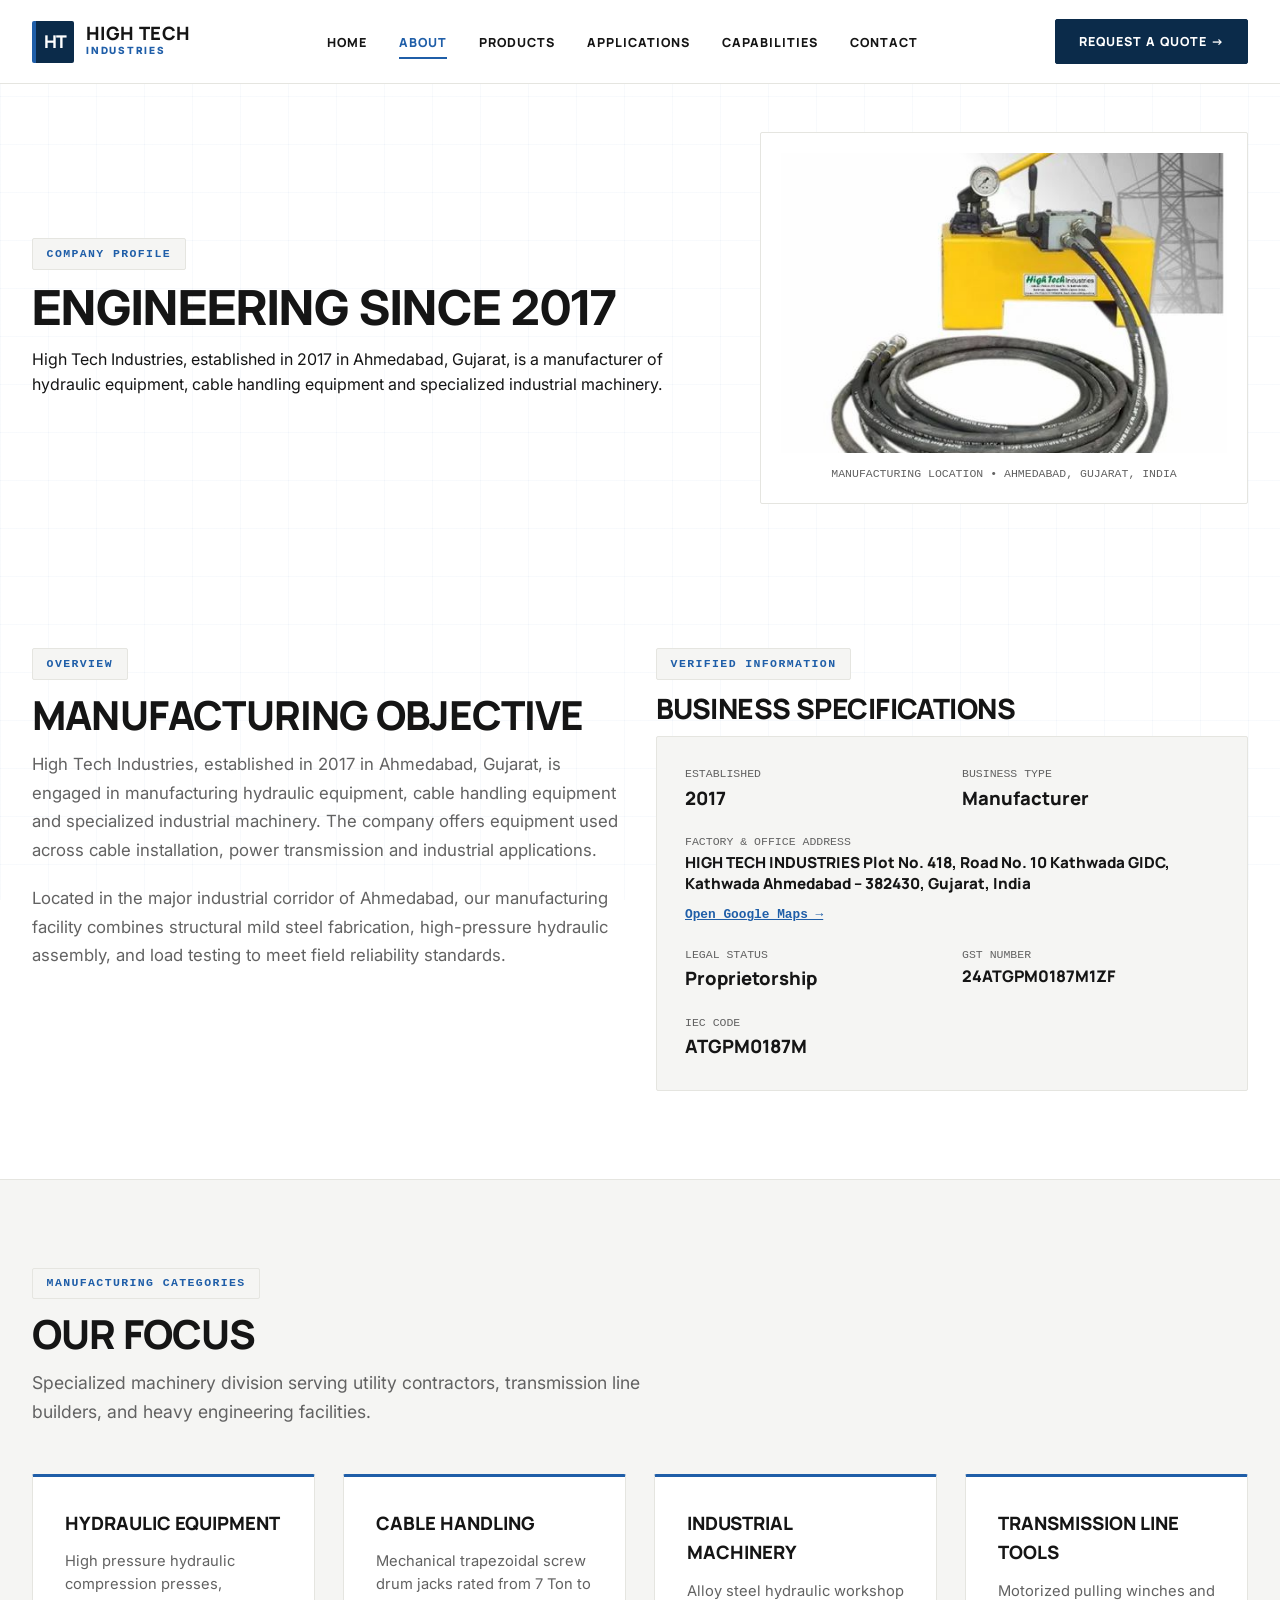
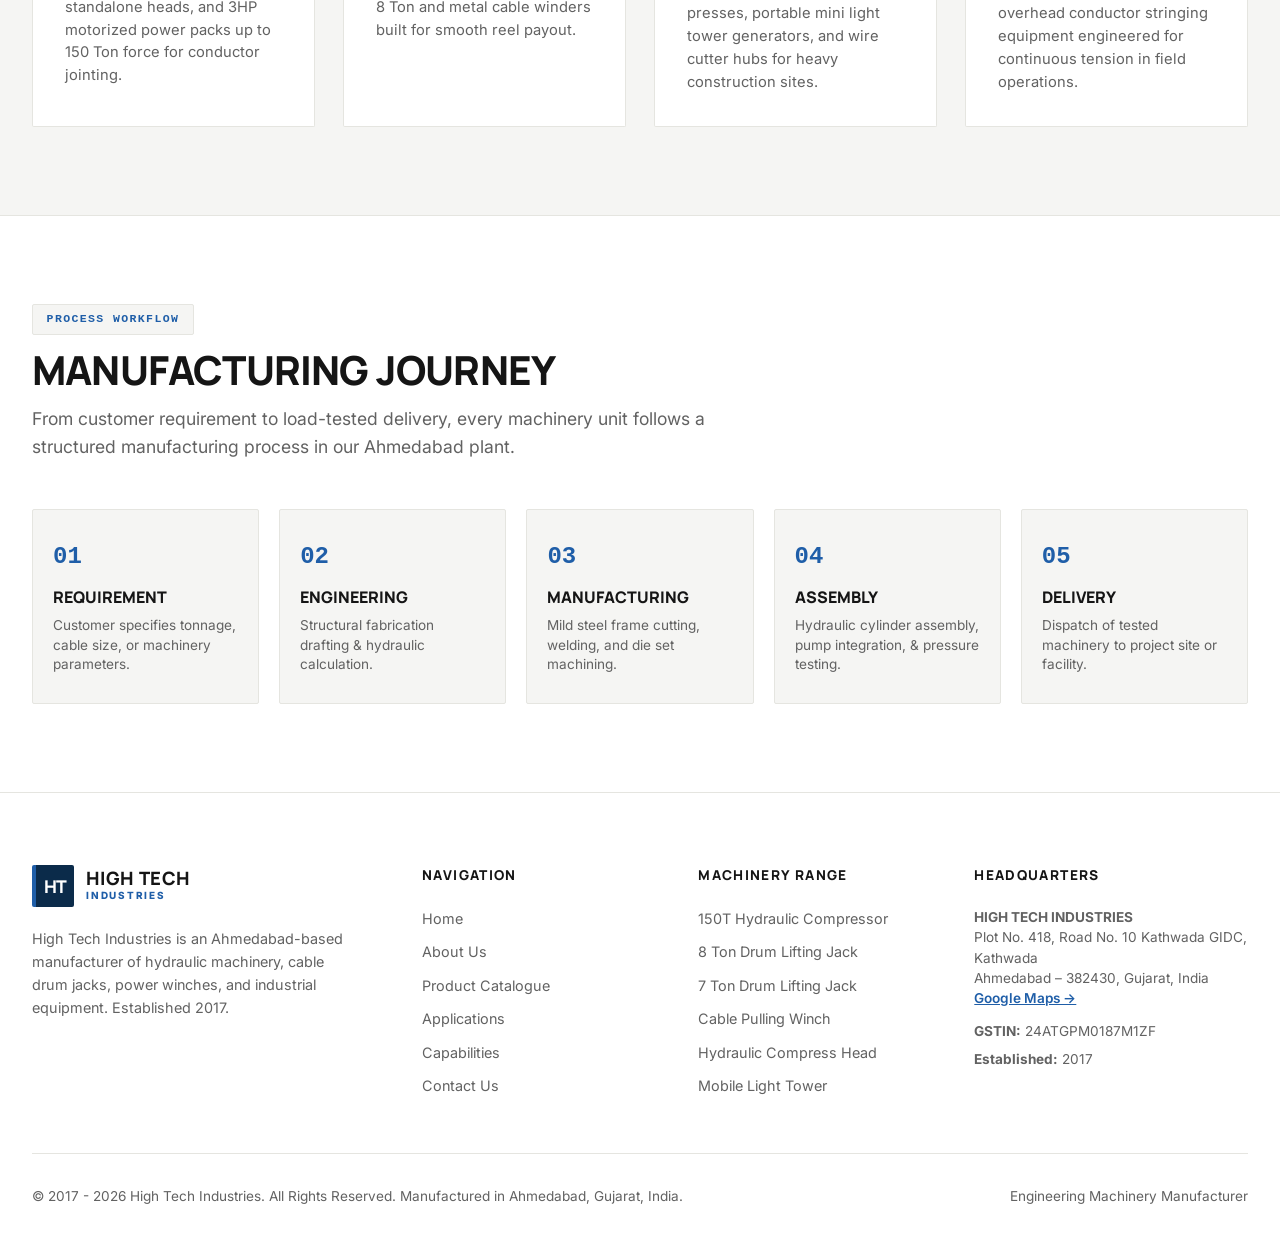
==== commit 679247ba: "Add files via upload" ====
--- a/about.html
+++ b/about.html
@@ -118,9 +118,12 @@
             <div style="font-family: var(--font-mono); font-size: 0.72rem; color: var(--color-text-grey); text-transform: uppercase;">Business Type</div>
             <div style="font-family: var(--font-heading); font-size: 1.15rem; font-weight: 800; color: var(--color-charcoal);">Manufacturer</div>
           </div>
-          <div>
-            <div style="font-family: var(--font-mono); font-size: 0.72rem; color: var(--color-text-grey); text-transform: uppercase;">Location</div>
-            <div style="font-family: var(--font-heading); font-size: 1.15rem; font-weight: 800; color: var(--color-charcoal);">Ahmedabad, Gujarat</div>
+          <div style="grid-column: span 2;">
+            <div style="font-family: var(--font-mono); font-size: 0.72rem; color: var(--color-text-grey); text-transform: uppercase;">Factory & Office Address</div>
+            <div style="font-family: var(--font-heading); font-size: 0.95rem; font-weight: 800; color: var(--color-charcoal); line-height: 1.4;">HIGH TECH INDUSTRIES Plot No. 418, Road No. 10 Kathwada GIDC, Kathwada Ahmedabad – 382430, Gujarat, India</div>
+            <div style="margin-top: 0.4rem;">
+              <a href="https://maps.app.goo.gl/Ev96UvEWRhkf3uhw8" target="_blank" rel="noopener noreferrer" style="font-family: var(--font-mono); font-size: 0.8rem; font-weight: 700; color: var(--color-engineering-blue); text-decoration: underline;">Open Google Maps &rarr;</a>
+            </div>
           </div>
           <div>
             <div style="font-family: var(--font-mono); font-size: 0.72rem; color: var(--color-text-grey); text-transform: uppercase;">Legal Status</div>
@@ -270,9 +273,11 @@
 
         <div>
           <h4 class="footer-col-heading">HEADQUARTERS</h4>
-          <p style="font-size: 0.9rem; color: var(--color-text-grey); line-height: 1.6; margin-bottom: 0.75rem;">
-            <strong>High Tech Industries</strong><br>
-            Ahmedabad, Gujarat, India &bull; 380001
+          <p style="font-size: 0.85rem; color: var(--color-text-grey); line-height: 1.5; margin-bottom: 0.75rem;">
+            <strong>HIGH TECH INDUSTRIES</strong><br>
+            Plot No. 418, Road No. 10 Kathwada GIDC, Kathwada<br>
+            Ahmedabad – 382430, Gujarat, India<br>
+            <a href="https://maps.app.goo.gl/Ev96UvEWRhkf3uhw8" target="_blank" rel="noopener noreferrer" style="color: var(--color-engineering-blue); text-decoration: underline; font-weight: 600;">Google Maps &rarr;</a>
           </p>
           <p style="font-size: 0.85rem; color: var(--color-text-grey); margin-bottom: 0.4rem;">
             <strong>GSTIN:</strong> 24ATGPM0187M1ZF
